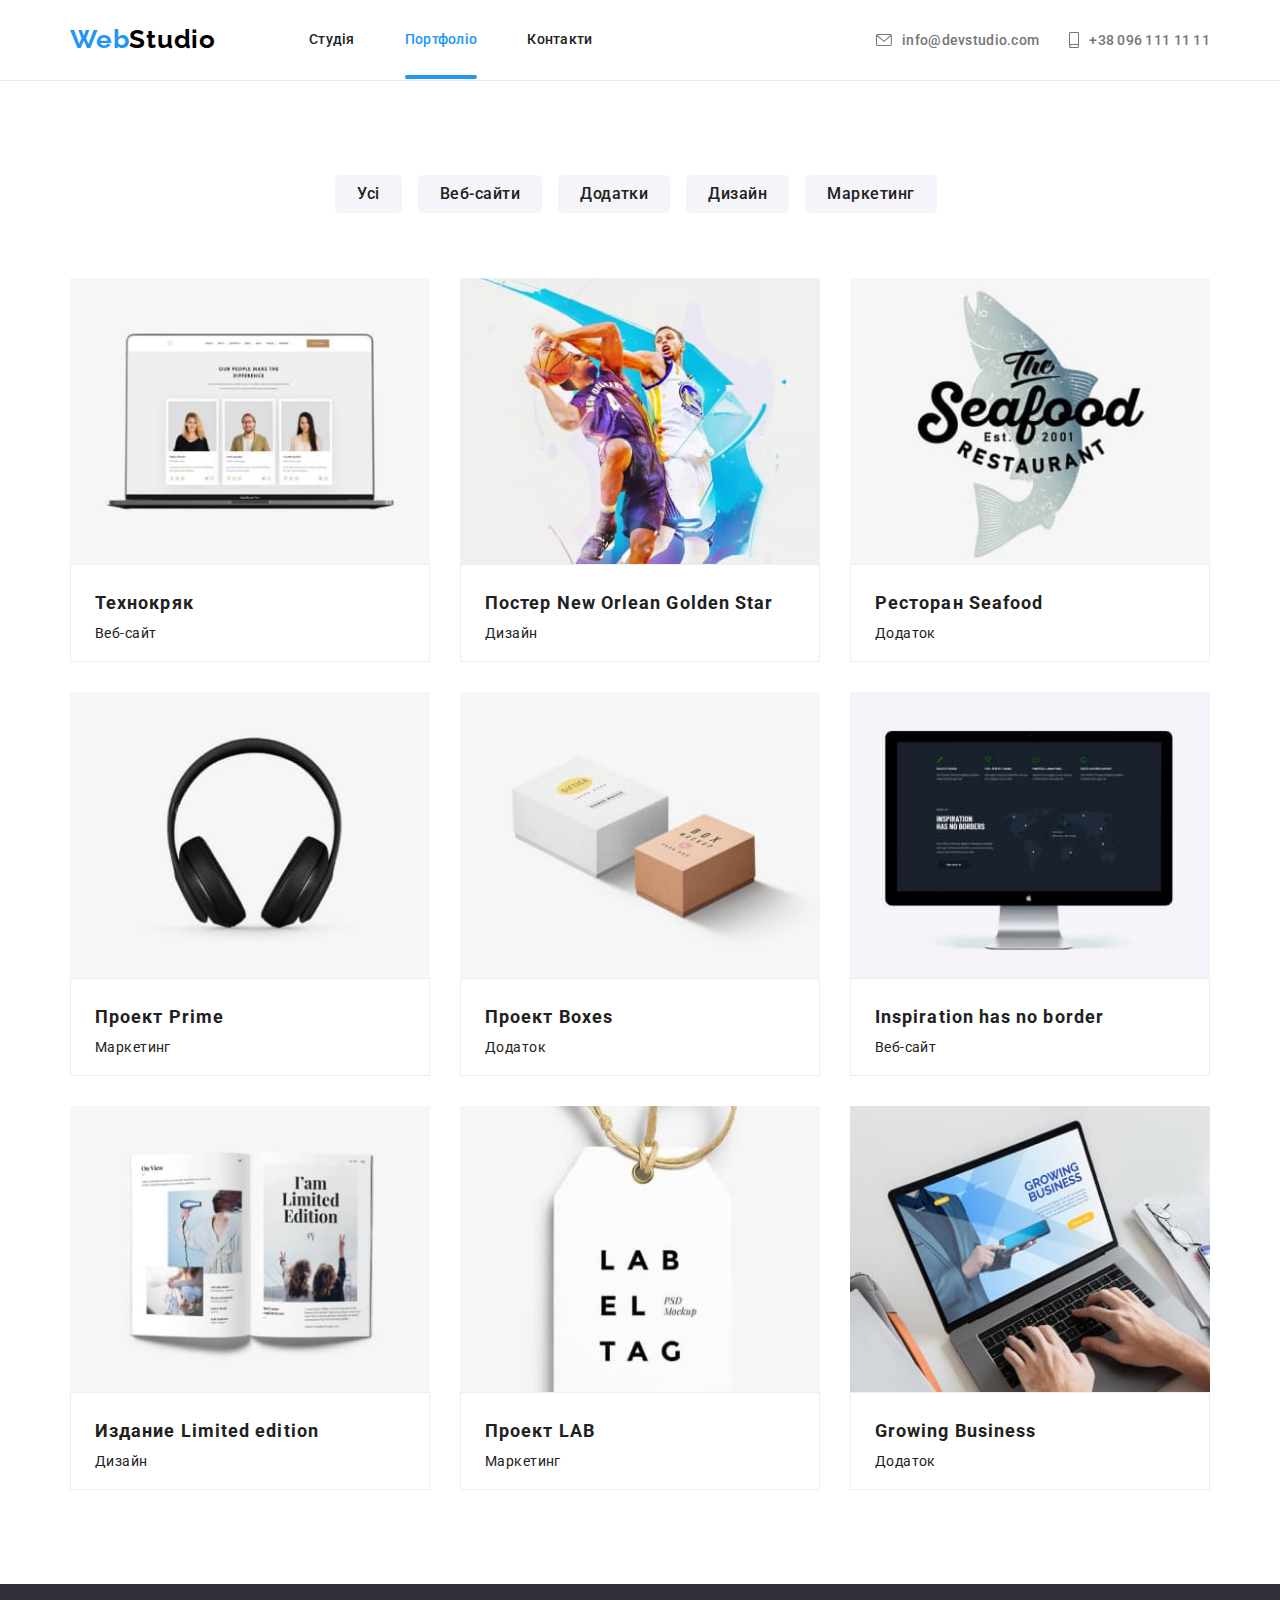
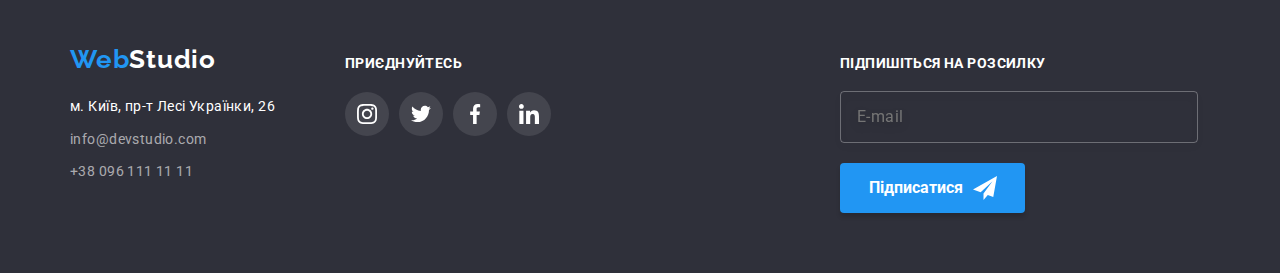
==== portfolio.html @ 3d64f5d3 "hw 8 adaptive" ====
<!DOCTYPE html>
<html lang="uk">
  <head>
    <meta charset="UTF-8" />
    <meta http-equiv="X-UA-Compatible" content="IE=edge" />
    <meta name="viewport" content="width=device-width, initial-scale=1.0" />
    <title>WebStudio</title>

    <link rel="preconnect" href="https://fonts.googleapis.com" />
    <link rel="preconnect" href="https://fonts.gstatic.com" crossorigin />
    <link
      href="https://fonts.googleapis.com/css2?family=Raleway:wght@700&family=Roboto:wght@400;500;700;900&display=swap"
      rel="stylesheet"
    />

    <link
      rel="stylesheet"
      href="https://cdnjs.cloudflare.com/ajax/libs/modern-normalize/1.1.0/modern-normalize.min.css"
    />
    <link rel="stylesheet" href="./css/main.min.css" />
  </head>
  <body>
    <!-- хедер -->

    <header class="header">
      <div class="container site-nav">
        <a href="./index.html" class="logo logo--nav">
          <span class="logo logo--accent">Web</span>Studio
        </a>

        <button
          class="burgerMenu"
          type="button"
          aria-expanded="false"
          aria-controls="menu-container"
          data-menu-button
        >
          <svg width="24px" height="16px" aria-label="Перемикач мобільного меню">
            <use class="burgerMenu__icon-menu" href="./images/symbol-defs.svg#icon-menu_24px"></use>
            <use
              class="burgerMenu__icon-cross"
              href="./images/symbol-defs.svg#icon-burg-close_24px"
            ></use>
          </svg>
        </button>

        <div class="menu-container" id="menu-container" data-menu>
          <nav class="nav">
            <ul class="nav-list">
              <li class="nav-list__item">
                <a href="./index.html" class="nav-list__link">Студія</a>
              </li>
              <li class="nav-list__item">
                <a href="./portfolio.html" class="nav-list__link nav-list__link--current"
                  >Портфоліо</a
                >
              </li>
              <li class="nav-list__item"><a href="" class="nav-list__link">Контакти</a></li>
            </ul>
          </nav>

          <ul class="contact-list">
            <li class="contact-list__item">
              <a
                href="mailto:info@devstudio.com"
                class="contact-list__link contact-list__link--mail"
              >
                <svg class="contact-list__icon" width="16px" height="12px">
                  <use href="./images/symbol-defs.svg#icon-envelope"></use>
                </svg>
                info@devstudio.com</a
              >
            </li>
            <li class="contact-list__item">
              <a href="tel:+380961111111" class="contact-list__link contact-list__link--tel">
                <svg class="contact-list__icon" width="10px" height="16px">
                  <use href="./images/symbol-defs.svg#icon-smartphone"></use>
                </svg>
                +38 096 111 11 11</a
              >
            </li>
          </ul>

          <ul class="header-list">
            <li class="header-list__item">
              <a href="#" class="header-list__link">Instagram</a>
            </li>
            <li class="header-list__item">
              <a href="#" class="header-list__link">Twitter</a>
            </li>
            <li class="header-list__item">
              <a href="#" class="header-list__link">Facebook</a>
            </li>
            <li class="header-list__item">
              <a href="#" class="header-list__link">LinkedIn</a>
            </li>
          </ul>
        </div>
      </div>
    </header>

    <main>
      <!-- герой -->

      <section class="section">
        <div class="container">
          <h1 class="visual-hiden">Портфоліо</h1>
          <ul class="buttons-list">
            <li class="buttons-list__item">
              <button type=" button" class="button buttons-list__button">Усі</button>
            </li>
            <li class="buttons-list__item">
              <button type=" button" class="button buttons-list__button">Веб-сайти</button>
            </li>
            <li class="buttons-list__item">
              <button type=" button" class="button buttons-list__button">Додатки</button>
            </li>
            <li class="buttons-list__item">
              <button type=" button" class="button buttons-list__button">Дизайн</button>
            </li>
            <li class="buttons-list__item">
              <button type=" button" class="button buttons-list__button">Маркетинг</button>
            </li>
          </ul>

          <ul class="galery">
            <li class="galery__item">
              <a class="galery__thumb" href="">
                <div class="galery__image">
                  <picture>
                    <source
                      srcset="
                        ./images/portfGalery/mobile/tehno@1x.jpg 1x,
                        ./images/portfGalery/mobile/tehno@2x.jpg 2x
                      "
                      media="(max-width: 767px)"
                    />
                    <source
                      srcset="
                        ./images/portfGalery/tablet/tehno@1x.jpg 1x,
                        ./images/portfGalery/tablet/tehno@2x.jpg 2x
                      "
                      media="(min-width: 768px) and (max-width: 1199px)"
                    />
                    <source
                      srcset="
                        ./images/portfGalery/desctop/tehno@1x.jpg 1x,
                        ./images/portfGalery/desctop/tehno@2x.jpg 2x
                      "
                      media="(min-width: 1200px)"
                    />
                    <img src="./images/portfGalery/desctop/tehno@1x.jpg" alt="Ноутбук" />
                  </picture>

                  <div class="galery__overlay">
                    <p class="galery__overlay-desc">
                      Ресурс пропонує комплексні пропозиції з різним рівнем функціоналу та сервісів.
                      Все це дозволить відвідувачу отримати вичерпні відомості про компанію чи
                      приватну особу.
                    </p>
                  </div>
                </div>
                <div class="galery__meta">
                  <h2 class="galery__title">Технокряк</h2>
                  <p class="galety_type">Веб-сайт</p>
                </div>
              </a>
            </li>
            <li class="galery__item">
              <a href="" class="galery__thumb">
                <div class="galery__image">
                  <picture>
                    <source
                      srcset="
                        ./images/portfGalery/mobile/basketball@1x.jpg 1x,
                        ./images/portfGalery/mobile/basketball@2x.jpg 2x
                      "
                      media="(max-width: 767px)"
                    />
                    <source
                      srcset="
                        ./images/portfGalery/tablet/basketball@1x.jpg 1x,
                        ./images/portfGalery/tablet/basketball@2x.jpg 2x
                      "
                      media="(min-width: 768px) and (max-width: 1199px)"
                    />
                    <source
                      srcset="
                        ./images/portfGalery/desctop/basketball@1x.jpg 1x,
                        ./images/portfGalery/desctop/basketball@2x.jpg 2x
                      "
                      media="(min-width: 1200px)"
                    />
                    <img
                      src="./images/portfGalery/desctop/basketball@1x.jpg"
                      alt="Баскетбольний матч New Orlean vs Golden Star"
                    />
                  </picture>
                  <div class="galery__overlay">
                    <p class="galery__overlay-desc">
                      Ресурс пропонує комплексні пропозиції з різним рівнем функціоналу та сервісів.
                      Все це дозволить відвідувачу отримати вичерпні відомості про компанію чи
                      приватну особу.
                    </p>
                  </div>
                </div>

                <div class="galery__meta">
                  <h2 class="galery__title">Постер New Orlean Golden Star</h2>
                  <p class="galety_type">Дизайн</p>
                </div>
              </a>
            </li>
            <li class="galery__item">
              <a href="" class="galery__thumb">
                <div class="galery__image">
                  <picture>
                    <source
                      srcset="
                        ./images/portfGalery/mobile/seafood@1x.jpg 1x,
                        ./images/portfGalery/mobile/seafood@2x.jpg 2x
                      "
                      media="(max-width: 767px)"
                    />
                    <source
                      srcset="
                        ./images/portfGalery/tablet/seafood@1x.jpg 1x,
                        ./images/portfGalery/tablet/seafood@2x.jpg 2x
                      "
                      media="(min-width: 768px) and (max-width: 1199px)"
                    />
                    <source
                      srcset="
                        ./images/portfGalery/desctop/seafood@1x.jpg 1x,
                        ./images/portfGalery/desctop/seafood@2x.jpg 2x
                      "
                      media="(min-width: 1200px)"
                    />
                    <img
                      src="./images/portfGalery/desctop/seafood@1x.jpg"
                      alt="Постер ресторана Seafood"
                    />
                  </picture>

                  <div class="galery__overlay">
                    <p class="galery__overlay-desc">
                      Ресурс пропонує комплексні пропозиції з різним рівнем функціоналу та сервісів.
                      Все це дозволить відвідувачу отримати вичерпні відомості про компанію чи
                      приватну особу.
                    </p>
                  </div>
                </div>

                <div class="galery__meta">
                  <h2 class="galery__title">Ресторан Seafood</h2>
                  <p class="galety_type">Додаток</p>
                </div>
              </a>
            </li>
            <li class="galery__item">
              <a href="" class="galery__thumb">
                <div class="galery__image">
                  <picture>
                    <source
                      srcset="
                        ./images/portfGalery/mobile/headset@1x.jpg 1x,
                        ./images/portfGalery/mobile/headset@2x.jpg 2x
                      "
                      media="(max-width: 767px)"
                    />
                    <source
                      srcset="
                        ./images/portfGalery/tablet/headset@1x.jpg 1x,
                        ./images/portfGalery/tablet/headset@2x.jpg 2x
                      "
                      media="(min-width: 768px) and (max-width: 1199px)"
                    />
                    <source
                      srcset="
                        ./images/portfGalery/desctop/headset@1x.jpg 1x,
                        ./images/portfGalery/desctop/headset@2x.jpg 2x
                      "
                      media="(min-width: 1200px)"
                    />
                    <img src="./images/portfGalery/desctop/headset@1x.jpg" alt="Навушники" />
                  </picture>

                  <div class="galery__overlay">
                    <p class="galery__overlay-desc">
                      Ресурс пропонує комплексні пропозиції з різним рівнем функціоналу та сервісів.
                      Все це дозволить відвідувачу отримати вичерпні відомості про компанію чи
                      приватну особу.
                    </p>
                  </div>
                </div>

                <div class="galery__meta">
                  <h2 class="galery__title">Проект Prime</h2>
                  <p class="galety_type">Маркетинг</p>
                </div>
              </a>
            </li>
            <li class="galery__item">
              <a href="" class="galery__thumb">
                <div class="galery__image">
                  <picture>
                    <source
                      srcset="
                        ./images/portfGalery/mobile/boxes@1x.jpg 1x,
                        ./images/portfGalery/mobile/boxes@2x.jpg 2x
                      "
                      media="(max-width: 767px)"
                    />
                    <source
                      srcset="
                        ./images/portfGalery/tablet/boxes@1x.jpg 1x,
                        ./images/portfGalery/tablet/boxes@2x.jpg 2x
                      "
                      media="(min-width: 768px) and (max-width: 1199px)"
                    />
                    <source
                      srcset="
                        ./images/portfGalery/desctop/boxes@1x.jpg 1x,
                        ./images/portfGalery/desctop/boxes@2x.jpg 2x
                      "
                      media="(min-width: 1200px)"
                    />
                    <img src="./images/portfGalery/desctop/boxes@1x.jpg" alt="Дві коробки" />
                  </picture>

                  <div class="galery__overlay">
                    <p class="galery__overlay-desc">
                      Ресурс пропонує комплексні пропозиції з різним рівнем функціоналу та сервісів.
                      Все це дозволить відвідувачу отримати вичерпні відомості про компанію чи
                      приватну особу.
                    </p>
                  </div>
                </div>

                <div class="galery__meta">
                  <h2 class="galery__title">Проект Boxes</h2>
                  <p class="galety_type">Додаток</p>
                </div>
              </a>
            </li>
            <li class="galery__item">
              <a href="" class="galery__thumb">
                <div class="galery__image">
                  <picture>
                    <source
                      srcset="
                        ./images/portfGalery/mobile/monitor@1x.jpg 1x,
                        ./images/portfGalery/mobile/monitor@2x.jpg 2x
                      "
                      media="(max-width: 767px)"
                    />
                    <source
                      srcset="
                        ./images/portfGalery/tablet/monitor@1x.jpg 1x,
                        ./images/portfGalery/tablet/monitor@2x.jpg 2x
                      "
                      media="(min-width: 768px) and (max-width: 1199px)"
                    />
                    <source
                      srcset="
                        ./images/portfGalery/desctop/monitor@1x.jpg 1x,
                        ./images/portfGalery/desctop/monitor@2x.jpg 2x
                      "
                      media="(min-width: 1200px)"
                    />

                    <img src="./images/portfGalery/desctop/monitor@1x.jpg" alt="Екран монитора" />
                  </picture>

                  <div class="galery__overlay">
                    <p class="galery__overlay-desc">
                      Ресурс пропонує комплексні пропозиції з різним рівнем функціоналу та сервісів.
                      Все це дозволить відвідувачу отримати вичерпні відомості про компанію чи
                      приватну особу.
                    </p>
                  </div>
                </div>

                <div class="galery__meta">
                  <h2 class="galery__title">Inspiration has no border</h2>
                  <p class="galety_type">Веб-сайт</p>
                </div>
              </a>
            </li>
            <li class="galery__item">
              <a href="" class="galery__thumb">
                <div class="galery__image">
                  <picture>
                    <source
                      srcset="
                        ./images/portfGalery/mobile/wallpapper@1x.jpg 1x,
                        ./images/portfGalery/mobile/wallpapper@2x.jpg 2x
                      "
                      media="(max-width: 767px)"
                    />
                    <source
                      srcset="
                        ./images/portfGalery/tablet/wallpapper@1x.jpg 1x,
                        ./images/portfGalery/tablet/wallpapper@2x.jpg 2x
                      "
                      media="(min-width: 768px) and (max-width: 1199px)"
                    />
                    <source
                      srcset="
                        ./images/portfGalery/desctop/wallpapper@1x.jpg 1x,
                        ./images/portfGalery/desctop/wallpapper@2x.jpg 2x
                      "
                      media="(min-width: 1200px)"
                    />

                    <img
                      src="./images/portfGalery/desctop/wallpapper@1x.jpg"
                      alt="Відкритий журнал"
                    />
                  </picture>

                  <div class="galery__overlay">
                    <p class="galery__overlay-desc">
                      Ресурс пропонує комплексні пропозиції з різним рівнем функціоналу та сервісів.
                      Все це дозволить відвідувачу отримати вичерпні відомості про компанію чи
                      приватну особу.
                    </p>
                  </div>
                </div>

                <div class="galery__meta">
                  <h2 class="galery__title">Издание Limited edition</h2>
                  <p class="galety_type">Дизайн</p>
                </div>
              </a>
            </li>
            <li class="galery__item">
              <a href="" class="galery__thumb">
                <div class="galery__image">
                  <picture>
                    <source
                      srcset="
                        ./images/portfGalery/mobile/lab@1x.jpg 1x,
                        ./images/portfGalery/mobile/lab@2x.jpg 2x
                      "
                      media="(max-width: 767px)"
                    />
                    <source
                      srcset="
                        ./images/portfGalery/tablet/lab@1x.jpg 1x,
                        ./images/portfGalery/tablet/lab@2x.jpg 2x
                      "
                      media="(min-width: 768px) and (max-width: 1199px)"
                    />
                    <source
                      srcset="
                        ./images/portfGalery/desctop/lab@1x.jpg 1x,
                        ./images/portfGalery/desctop/lab@2x.jpg 2x
                      "
                      media="(min-width: 1200px)"
                    />

                    <img src="./images/portfGalery/desctop/lab@1x.jpg" alt="Лейбл проекта LAB" />
                  </picture>

                  <div class="galery__overlay">
                    <p class="galery__overlay-desc">
                      Ресурс пропонує комплексні пропозиції з різним рівнем функціоналу та сервісів.
                      Все це дозволить відвідувачу отримати вичерпні відомості про компанію чи
                      приватну особу.
                    </p>
                  </div>
                </div>

                <div class="galery__meta">
                  <h2 class="galery__title">Проект LAB</h2>
                  <p class="galety_type">Маркетинг</p>
                </div>
              </a>
            </li>
            <li class="galery__item">
              <a href="" class="galery__thumb">
                <div class="galery__image">
                  <picture>
                    <source
                      srcset="
                        ./images/portfGalery/mobile/notebook@1x.jpg 1x,
                        ./images/portfGalery/mobile/notebook@2x.jpg 2x
                      "
                      media="(max-width: 767px)"
                    />
                    <source
                      srcset="
                        ./images/portfGalery/tablet/notebook@1x.jpg 1x,
                        ./images/portfGalery/tablet/notebook@2x.jpg 2x
                      "
                      media="(min-width: 768px) and (max-width: 1199px)"
                    />
                    <source
                      srcset="
                        ./images/portfGalery/desctop/notebook@1x.jpg 1x,
                        ./images/portfGalery/desctop/notebook@2x.jpg 2x
                      "
                      media="(min-width: 1200px)"
                    />

                    <img
                      src="./images/portfGalery/desctop/notebook@1x.jpg"
                      alt="Людина працює за ноутбуком"
                    />
                  </picture>

                  <div class="galery__overlay">
                    <p class="galery__overlay-desc">
                      Ресурс пропонує комплексні пропозиції з різним рівнем функціоналу та сервісів.
                      Все це дозволить відвідувачу отримати вичерпні відомості про компанію чи
                      приватну особу.
                    </p>
                  </div>
                </div>

                <div class="galery__meta">
                  <h2 class="galery__title">Growing Business</h2>
                  <p class="galety_type">Додаток</p>
                </div>
              </a>
            </li>
          </ul>
        </div>
      </section>
    </main>

    <!-- футер -->

    <footer class="footer">
      <div class="container container--footer">
        <div class="address">
          <a href="./index.html" class="logo logo--footer">
            <span class="logo logo--accent">Web</span>Studio
          </a>
          <address>
            <ul class="footer__list">
              <li class="footer__item">
                <a
                  href="https://goo.gl/maps/CPtrU1FHBa2aNyZL9"
                  target="_blank"
                  rel="noopener noreferrer nofollow"
                  class="footer__address"
                >
                  м. Київ, пр-т Лесі Українки, 26
                </a>
              </li>
              <li class="footer__item">
                <a href="mailto:info@devstudio.com" class="footer__link">info@devstudio.com</a>
              </li>
              <li class="footer__item">
                <a href="tel:+380961111111" class="footer__link">+38 096 111 11 11</a>
              </li>
            </ul>
          </address>
        </div>

        <div>
          <p class="social-title">Приєднуйтесь</p>
          <ul class="social">
            <li class="social__item">
              <a class="social__link" href="">
                <svg class="social__icon" width="20px" height="20px">
                  <use href="./images/symbol-defs.svg#icon-instagram"></use>
                </svg>
              </a>
            </li>
            <li class="social__item">
              <a class="social__link" href="">
                <svg class="social__icon" width="20px" height="20px">
                  <use href="./images/symbol-defs.svg#icon-twitter"></use>
                </svg>
              </a>
            </li>
            <li class="social__item">
              <a class="social__link" href="">
                <svg class="social__icon" width="20px" height="20px">
                  <use href="./images/symbol-defs.svg#icon-facebook"></use>
                </svg>
              </a>
            </li>
            <li class="social__item">
              <a class="social__link" href="">
                <svg class="social__icon" width="20px" height="20px">
                  <use href="./images/symbol-defs.svg#icon-linkedin"></use>
                </svg>
              </a>
            </li>
          </ul>
        </div>

        <div class="subscribtion">
          <p class="subscribtion__title">Підпишіться на розсилку</p>

          <form class="subscribtion__form">
            <label for="mail"></label>
            <input
              class="subscribtion__input"
              type="email"
              name="mail"
              id="mail"
              placeholder="E-mail"
              required
            />

            <button class="subscribtion__button" type="submit">
              Підписатися
              <svg class="subscribtion__icon" width="24px" height="24px">
                <use href="./images/symbol-defs.svg#icon-icon-send"></use>
              </svg>
            </button>
          </form>
        </div>
      </div>
    </footer>

    <script src="./js/mobile-menu.js"></script>
  </body>
</html>
---- css/main.min.css ----
body{color:var(--main-text-color);font-family:"Roboto",sans-serif;font-size:14px;letter-spacing:.03em;background-color:var(--background-color)}ul{list-style-type:none;margin:0;padding:0}h1,h2,h3,h4,h5,h6,p{margin-top:0;margin-bottom:0}button{display:block;margin:0;cursor:pointer;border:none;border-radius:4px}img{display:block;max-width:100%;height:auto}address{font-style:normal}.visual-hiden{position:absolute;width:1px;height:1px;margin:-1px;border:0;padding:0;white-space:nowrap;-webkit-clip-path:inset(100%);clip-path:inset(100%);clip:rect(0 0 0 0);overflow:hidden}.section__title{color:var(--main-black-color);font-weight:700;font-size:28px;line-height:1.17;text-align:center;letter-spacing:.03em;margin:0 auto 30px}@media screen and (min-width: 1200px){.section__title{margin:0 auto 50px;font-size:36px;line-height:1.16}}.container{padding-left:15px;padding-right:15px;margin-left:auto;margin-right:auto}@media screen and (min-width: 480px){.container{width:480px}}@media screen and (min-width: 768px){.container{width:768px}}@media screen and (min-width: 1200px){.container{width:1170px}}.section{padding-top:60px;padding-bottom:60px}.section--no-padding{padding-top:0}@media screen and (min-width: 1200px){.section{padding-top:94px;padding-bottom:94px}}.logo{font-family:"Raleway",sans-serif;font-weight:700;font-size:26px;line-height:1.16;letter-spacing:.03em;text-decoration:none}@media screen and (min-width: 1200px){.logo{font-size:26px;line-height:1.19}}.logo--nav{color:#000;margin-right:93px;padding-top:24px;padding-bottom:25px}@media screen and (min-width: 768px){.logo--nav{margin-right:80px}}@media screen and (min-width: 1200px){.logo--nav{margin-right:93px}}.logo--accent{color:#2196f3}.logo--footer{color:#fff;display:block;padding:0;margin-bottom:20px}.social{display:-webkit-box;display:-ms-flexbox;display:flex;-webkit-box-align:center;-ms-flex-align:center;align-items:center;-webkit-box-pack:center;-ms-flex-pack:center;justify-content:center}.social__link{display:-webkit-box;display:-ms-flexbox;display:flex;width:44px;height:44px;border-radius:50%;-webkit-box-align:center;-ms-flex-align:center;align-items:center;-webkit-box-pack:center;-ms-flex-pack:center;justify-content:center;background-color:rgba(255,255,255,.1);-webkit-transition:background-color 250ms cubic-bezier(0.4, 0, 0.2, 1);transition:background-color 250ms cubic-bezier(0.4, 0, 0.2, 1)}.social__link:hover,.social__link:focus{background-color:#2196f3;color:#fff}.social__item:not(:last-child){margin-right:10px}.social__icon{fill:#fff}.header{border-bottom:1px solid #ececec;min-height:60px;position:relative;-webkit-transition:opacity 300ms cubic-bezier(0.4, 0, 0.2, 1),-webkit-transform 300ms cubic-bezier(0.4, 0, 0.2, 1);transition:opacity 300ms cubic-bezier(0.4, 0, 0.2, 1),-webkit-transform 300ms cubic-bezier(0.4, 0, 0.2, 1);transition:transform 300ms cubic-bezier(0.4, 0, 0.2, 1),opacity 300ms cubic-bezier(0.4, 0, 0.2, 1);transition:transform 300ms cubic-bezier(0.4, 0, 0.2, 1),opacity 300ms cubic-bezier(0.4, 0, 0.2, 1),-webkit-transform 300ms cubic-bezier(0.4, 0, 0.2, 1)}.site-nav{display:-webkit-box;display:-ms-flexbox;display:flex;-webkit-box-align:center;-ms-flex-align:center;align-items:center}.nav{display:-webkit-box;display:-ms-flexbox;display:flex;-webkit-box-align:center;-ms-flex-align:center;align-items:center}@media(max-width: 767px){.nav{display:-webkit-box;display:-ms-flexbox;display:flex;-webkit-box-pack:justify;-ms-flex-pack:justify;justify-content:space-between;-webkit-box-align:center;-ms-flex-align:center;align-items:center}}.nav-list{display:-webkit-box;display:-ms-flexbox;display:flex}@media screen and (min-width: 768px){.nav-list__item:not(:first-child){margin-left:50px}}@media screen and (max-width: 767px){.nav-list{-webkit-box-orient:vertical;-webkit-box-direction:normal;-ms-flex-direction:column;flex-direction:column}.nav-list__item:not(:last-child){margin-bottom:32px}}.nav-list__link{color:#212121;font-weight:500;font-size:14px;line-height:1.14;letter-spacing:.02em;text-decoration:none;-webkit-transition:color 250ms cubic-bezier(0.4, 0, 0.2, 1);transition:color 250ms cubic-bezier(0.4, 0, 0.2, 1)}.nav-list__link:hover,.nav-list__link:focus{color:#2196f3}@media screen and (max-width: 767px){.nav-list__link{font-weight:500;font-size:40px;line-height:1.17;text-align:center;letter-spacing:.02em}}@media screen and (min-width: 768px){.nav-list__link{position:relative;padding-top:32px;padding-bottom:32px}}.nav-list__link--current{color:#2196f3}@media screen and (min-width: 768px){.nav-list__link--current::after{content:"";position:absolute;left:0;bottom:0;display:block;width:100%;height:4px;border-radius:2px;background-color:#2196f3}}@media(max-width: 767px){.contact-list{display:-webkit-box;display:-ms-flexbox;display:flex;-webkit-box-orient:vertical;-webkit-box-direction:reverse;-ms-flex-direction:column-reverse;flex-direction:column-reverse;margin-top:auto}}@media(min-width: 1200px){.contact-list{display:-webkit-box;display:-ms-flexbox;display:flex;-webkit-box-align:center;-ms-flex-align:center;align-items:center;-webkit-box-pack:center;-ms-flex-pack:center;justify-content:center}}.contact-list__item{display:block}@media(max-width: 767px){.contact-list__item:not(:first-child){margin-bottom:32px}}@media(min-width: 768px)and (max-width: 1199px){.contact-list__item:not(:last-child){margin-bottom:10px}}@media(min-width: 1200px){.contact-list__item:not(:last-child){margin-right:30px}}.contact-list__link{display:-webkit-box;display:-ms-flexbox;display:flex;-webkit-box-align:center;-ms-flex-align:center;align-items:center;color:#757575;font-weight:500;letter-spacing:.02em;text-decoration:none;-webkit-transition:color 250ms cubic-bezier(0.4, 0, 0.2, 1);transition:color 250ms cubic-bezier(0.4, 0, 0.2, 1)}.contact-list__link:hover,.contact-list__link:focus{color:#2196f3}@media(min-width: 768px)and (max-width: 1199px){.contact-list__link{font-size:12px;line-height:1.17}}@media(max-width: 767px){.contact-list__link--mail{font-size:24px;line-height:1.17}}@media(max-width: 416px){.contact-list__link--mail{font-size:18px;line-height:1.17}}@media(max-width: 416px){.contact-list__link--tel{font-size:22px;line-height:1.17}}@media(min-width: 417px)and (max-width: 767px){.contact-list__link--tel{font-size:34px;line-height:1.18}}.contact-list__icon{fill:currentColor;margin-right:10px}@media screen and (max-width: 767px){.contact-list__icon{display:none}}.burgerMenu{position:absolute;top:65%;right:15px;-webkit-transform:translateY(-50%);transform:translateY(-50%);display:-webkit-box;display:-ms-flexbox;display:flex;border:none;padding:0;margin:0;width:40px;height:40px;z-index:44;fill:#212121;background-color:rgba(0,0,0,0);cursor:pointer;-webkit-transition:fill 250ms cubic-bezier(0.4, 0, 0.2, 1);transition:fill 250ms cubic-bezier(0.4, 0, 0.2, 1)}.burgerMenu:hover,.burgerMenu:focus{fill:#2196f3}@media(min-width: 768px){.burgerMenu{display:none}}.burgerMenu__icon-cross{opacity:0;-webkit-transition:opacity 250ms cubic-bezier(0.4, 0, 0.2, 1);transition:opacity 250ms cubic-bezier(0.4, 0, 0.2, 1)}.burgerMenu__icon-menu{opacity:1;-webkit-transition:opacity 250ms cubic-bezier(0.4, 0, 0.2, 1);transition:opacity 250ms cubic-bezier(0.4, 0, 0.2, 1)}.burgerMenu.is-open .burgerMenu__icon-cross{opacity:1}.burgerMenu.is-open .burgerMenu__icon-menu{opacity:0}.menu-container{background-color:#fff}@media(max-width: 767px){.menu-container{opacity:0;position:fixed;top:0;left:0;width:100%;height:100%;z-index:15;padding:48px 5px 48px 40px;-webkit-transform:translateY(-100%);transform:translateY(-100%);-webkit-transition:opacity 300ms cubic-bezier(0.4, 0, 0.2, 1),-webkit-transform 300ms cubic-bezier(0.4, 0, 0.2, 1);transition:opacity 300ms cubic-bezier(0.4, 0, 0.2, 1),-webkit-transform 300ms cubic-bezier(0.4, 0, 0.2, 1);transition:transform 300ms cubic-bezier(0.4, 0, 0.2, 1),opacity 300ms cubic-bezier(0.4, 0, 0.2, 1);transition:transform 300ms cubic-bezier(0.4, 0, 0.2, 1),opacity 300ms cubic-bezier(0.4, 0, 0.2, 1),-webkit-transform 300ms cubic-bezier(0.4, 0, 0.2, 1)}.menu-container.is-open{display:-webkit-box;display:-ms-flexbox;display:flex;-webkit-box-orient:vertical;-webkit-box-direction:normal;-ms-flex-direction:column;flex-direction:column;-webkit-box-pack:justify;-ms-flex-pack:justify;justify-content:space-between;-webkit-box-flex:1;-ms-flex-positive:1;flex-grow:1;-webkit-transform:translateY(0);transform:translateY(0);opacity:1}}@media(min-width: 768px){.menu-container{display:-webkit-box;display:-ms-flexbox;display:flex;-webkit-box-pack:justify;-ms-flex-pack:justify;justify-content:space-between;-webkit-box-align:center;-ms-flex-align:center;align-items:center;-webkit-box-flex:1;-ms-flex-positive:1;flex-grow:1}}.header-list{display:-webkit-box;display:-ms-flexbox;display:flex;-ms-flex-wrap:wrap;flex-wrap:wrap;margin-top:64px}@media(min-width: 768px){.header-list{display:none}}.header-list__item{display:block;padding:0 10px}.header-list__item:first-child{padding-left:0}.header-list__item:last-child{padding-right:0px}.header-list__item:not(:last-child){border-right:1px solid rgba(33,33,33,.2)}@media(max-width: 400px){.header-list__item:nth-child(2n){border:0}}@media(max-width: 400px){.header-list__item:nth-child(-n+2){margin-bottom:10px}}@media(max-width: 400px){.header-list__item{width:calc((100% - 20px)/2)}}.header-list__link{color:#2196f3;font-weight:500;font-size:18px;line-height:1.22;text-decoration:none;letter-spacing:.02em}.hero{width:100%;max-width:1600px;padding:118px 0;background-color:#2f303a;background-image:-webkit-gradient(linear, left top, left bottom, from(rgba(47, 48, 58, 0.4)), to(rgba(47, 48, 58, 0.4))),url(../images/background/background-480@1x.jpg);background-image:linear-gradient(rgba(47, 48, 58, 0.4), rgba(47, 48, 58, 0.4)),url(../images/background/background-480@1x.jpg);background-position:center;background-size:cover;background-repeat:no-repeat}@media(-webkit-min-device-pixel-ratio: 2),(min-resolution: 2dppx),(min-resolution: 192pdi),(min-device-pixel-ratio: 2){.hero{background-image:-webkit-gradient(linear, left top, left bottom, from(rgba(47, 48, 58, 0.4)), to(rgba(47, 48, 58, 0.4))),url(../images/background/background-480@2x.jpg);background-image:linear-gradient(rgba(47, 48, 58, 0.4), rgba(47, 48, 58, 0.4)),url(../images/background/background-480@2x.jpg)}}@media(min-width: 768px){.hero{background-image:-webkit-gradient(linear, left top, left bottom, from(rgba(47, 48, 58, 0.4)), to(rgba(47, 48, 58, 0.4))),url(../images/background/background-768@1x.jpg);background-image:linear-gradient(rgba(47, 48, 58, 0.4), rgba(47, 48, 58, 0.4)),url(../images/background/background-768@1x.jpg)}}@media(min-width: 768px)and (-webkit-min-device-pixel-ratio: 2),(min-width: 768px)and (min-resolution: 2dppx),(min-width: 768px)and (min-resolution: 192dpi),(min-width: 768px)and (min-device-pixel-ratio: 2){.hero{background-image:-webkit-gradient(linear, left top, left bottom, from(rgba(47, 48, 58, 0.4)), to(rgba(47, 48, 58, 0.4))) url(../images/background/background-768@2x.jpg);background-image:linear-gradient(rgba(47, 48, 58, 0.4), rgba(47, 48, 58, 0.4)) url(../images/background/background-768@2x.jpg)}}@media(min-width: 1200px){.hero{padding-top:200px;padding-bottom:200px;background-image:-webkit-gradient(linear, left top, left bottom, from(rgba(47, 48, 58, 0.4)), to(rgba(47, 48, 58, 0.4))),url(../images/background/background-1200@1x.jpg);background-image:linear-gradient(rgba(47, 48, 58, 0.4), rgba(47, 48, 58, 0.4)),url(../images/background/background-1200@1x.jpg)}}@media(min-width: 1200px)and (-webkit-min-device-pixel-ratio: 2),(min-width: 1200px)and (min-resolution: 2dppx),(min-width: 1200px)and (min-resolution: 192dpi),(min-width: 1200px)and (min-device-pixel-ratio: 2){.hero{background-image:-webkit-gradient(linear, left top, left bottom, from(rgba(47, 48, 58, 0.4)), to(rgba(47, 48, 58, 0.4))),url(../images/background/background-1200@2x.jpg);background-image:linear-gradient(rgba(47, 48, 58, 0.4), rgba(47, 48, 58, 0.4)),url(../images/background/background-1200@2x.jpg)}}.hero__title{margin:0 auto 30px;color:#fff;font-weight:900;font-size:26px;line-height:1.62;text-align:center;letter-spacing:.06em;text-transform:uppercase}@media screen and (min-width: 1200px){.hero__title{font-size:44px;line-height:1.36;text-align:center;letter-spacing:.06em;text-transform:uppercase;width:696px}}.hero__button{display:-webkit-box;display:-ms-flexbox;display:flex;-webkit-box-align:center;-ms-flex-align:center;align-items:center;text-align:center;margin:0 auto;min-width:200px;padding:10px 32px;color:#fff;background-color:#2196f3;font-family:inherit;font-weight:700;font-size:16px;line-height:1.9;letter-spacing:.06em;border-style:none;border-radius:4px;cursor:pointer;-webkit-transition:background-color 250ms cubic-bezier(0.4, 0, 0.2, 1);transition:background-color 250ms cubic-bezier(0.4, 0, 0.2, 1)}.hero__button:hover,.hero__button:focus{background-color:#1f84d7}.backdrop{position:fixed;top:0;left:0;width:100%;height:100%;z-index:111;background-color:rgba(0,0,0,.2);opacity:1;overflow-y:scroll}.backdrop.is-hidden{visibility:hidden;opacity:0;pointer-events:none}.backdrop.is-hidden .modal{-webkit-transform:translate(-50%, -50%) scale(1.1);transform:translate(-50%, -50%) scale(1.1);opacity:0}.modal{position:absolute;top:50%;left:50%;min-width:450px;background-color:#fff;opacity:1;-webkit-transform:translate(-50%, -50%) scale(1);transform:translate(-50%, -50%) scale(1);-webkit-transition:opacity 250ms cubic-bezier(0.4, 0, 0.2, 1),-webkit-transform 250ms cubic-bezier(0.4, 0, 0.2, 1);transition:opacity 250ms cubic-bezier(0.4, 0, 0.2, 1),-webkit-transform 250ms cubic-bezier(0.4, 0, 0.2, 1);transition:transform 250ms cubic-bezier(0.4, 0, 0.2, 1),opacity 250ms cubic-bezier(0.4, 0, 0.2, 1);transition:transform 250ms cubic-bezier(0.4, 0, 0.2, 1),opacity 250ms cubic-bezier(0.4, 0, 0.2, 1),-webkit-transform 250ms cubic-bezier(0.4, 0, 0.2, 1);border-radius:4px;-webkit-box-shadow:0px 2px 1px 0px rgba(0,0,0,.2),0px 1px 1px 0px rgba(0,0,0,.14),0px 1px 3px 0px rgba(0,0,0,.12);box-shadow:0px 2px 1px 0px rgba(0,0,0,.2),0px 1px 1px 0px rgba(0,0,0,.14),0px 1px 3px 0px rgba(0,0,0,.12)}@media screen and (min-width: 1200px){.modal{min-width:528px;min-height:581px}}.modal__close-button{fill:#212121;position:absolute;top:8px;right:8px;display:-webkit-box;display:-ms-flexbox;display:flex;-webkit-box-pack:center;-ms-flex-pack:center;justify-content:center;-webkit-box-align:center;-ms-flex-align:center;align-items:center;width:30px;height:30px;border-radius:50%;fill:#212121;background-color:#fff;border:1px solid rgba(0,0,0,.1);-webkit-transition:fill 250ms cubic-bezier(0.4, 0, 0.2, 1);transition:fill 250ms cubic-bezier(0.4, 0, 0.2, 1)}.modal__close-button:hover,.modal__close-button:focus{fill:#2196f3}.form{padding:40px}.form-field__label{margin-bottom:4px;color:#757575;font-size:12px;line-height:1.16;letter-spacing:.01em}.form-field{display:-webkit-box;display:-ms-flexbox;display:flex;-webkit-box-orient:vertical;-webkit-box-direction:normal;-ms-flex-direction:column;flex-direction:column;position:relative;margin-bottom:10px}.form__title{margin-bottom:30px;color:#212121;font-weight:700;font-size:20px;line-height:1.15;text-align:center}.form-field__input{width:100%;height:40px;border:1px solid rgba(33,33,33,.2);border-radius:4px;padding-left:35px;outline:1px solid rgba(0,0,0,0);color:#212121;-webkit-transition:bordrer-color 250ms cubic-bezier(0.4, 0, 0.2, 1);transition:bordrer-color 250ms cubic-bezier(0.4, 0, 0.2, 1)}.form-field__input:focus{border-color:#2196f3}.form-field__icon{position:absolute;left:12px;bottom:11px;fill:#212121;-webkit-transition:fill 250ms cubic-bezier(0.4, 0, 0.2, 1);transition:fill 250ms cubic-bezier(0.4, 0, 0.2, 1)}.form-field__input:focus+.form-field__icon{fill:#2196f3}.form-textarea{display:-webkit-box;display:-ms-flexbox;display:flex;-webkit-box-orient:vertical;-webkit-box-direction:normal;-ms-flex-direction:column;flex-direction:column;margin-bottom:20px}.form-textarea__label{margin-bottom:4px;color:#757575;font-size:12px;line-height:1.16;letter-spacing:.01em}.form-textarea__field{resize:none;width:100%;height:120px;padding:12px 16px;border:1px solid rgba(33,33,33,.2);border-radius:4px;outline:1px solid rgba(0,0,0,0);-webkit-transition:border 250ms cubic-bezier(0.4, 0, 0.2, 1);transition:border 250ms cubic-bezier(0.4, 0, 0.2, 1)}.form-textarea__field:hover,.form-textarea__field:focus{border:1px solid #2196f3}.form-field:focus-within .form-field__input,.form-field:hover .form-field__input{border:1px solid #2196f3}.form-field:focus-within .form-field__icon,.form-field:hover .form-field__icon{fill:#2196f3}.checkbox{display:-webkit-box;display:-ms-flexbox;display:flex;-webkit-box-align:center;-ms-flex-align:center;align-items:center;margin-bottom:30px}@media screen and (min-width: 1200px){.checkbox{padding-right:11px;padding-left:12px}}.checkbox__input{position:absolute;width:1px;height:1px;margin:-1px;border:0;padding:0;white-space:nowrap;-webkit-clip-path:inset(100%);clip-path:inset(100%);clip:rect(0 0 0 0);overflow:hidden}.checkbox__info{font-size:12px;line-height:1.16;color:#757575}.checkbox__icon{width:16px;height:15px;margin-right:8px;border:2px solid #212121;border-radius:4px;-webkit-transition:background-color 250ms cubic-bezier(0.4, 0, 0.2, 1),background-image 250ms cubic-bezier(0.4, 0, 0.2, 1),border-color 250ms cubic-bezier(0.4, 0, 0.2, 1);transition:background-color 250ms cubic-bezier(0.4, 0, 0.2, 1),background-image 250ms cubic-bezier(0.4, 0, 0.2, 1),border-color 250ms cubic-bezier(0.4, 0, 0.2, 1)}.checkbox__input:checked+.checkbox__icon{background-color:#2196f3;background-image:url(../images/iconcheck1.svg);background-size:contain;background-position:center;background-origin:border-box;border-color:#2196f3}.checkbox__link{margin-left:4px;font-size:12px;line-height:1.16;color:#2196f3;text-decoration:underline;-webkit-text-decoration-skip-ink:none;text-decoration-skip-ink:none;-webkit-transition:color 250ms cubic-bezier(0.4, 0, 0.2, 1);transition:color 250ms cubic-bezier(0.4, 0, 0.2, 1)}.checkbox__link:hover,.checkbox__link:focus{color:#188ce8}@media screen and (min-width: 1200px){.checkbox__link{font-size:14px;line-height:24px}}.form__button{display:-webkit-box;display:-ms-flexbox;display:flex;margin:0 auto;padding:10px 52px;font-family:inherit;font-weight:700;font-size:16px;line-height:1.88;letter-spacing:.06em;color:#fff;background-color:#2196f3;-webkit-box-shadow:0px 4px 4px rgba(0,0,0,.15);box-shadow:0px 4px 4px rgba(0,0,0,.15);border-radius:4px;border:0px;cursor:pointer;-webkit-transition:background-color 250ms cubic-bezier(0.4, 0, 0.2, 1),-webkit-box-shadow 250ms cubic-bezier(0.4, 0, 0.2, 1);transition:background-color 250ms cubic-bezier(0.4, 0, 0.2, 1),-webkit-box-shadow 250ms cubic-bezier(0.4, 0, 0.2, 1);transition:background-color 250ms cubic-bezier(0.4, 0, 0.2, 1),box-shadow 250ms cubic-bezier(0.4, 0, 0.2, 1);transition:background-color 250ms cubic-bezier(0.4, 0, 0.2, 1),box-shadow 250ms cubic-bezier(0.4, 0, 0.2, 1),-webkit-box-shadow 250ms cubic-bezier(0.4, 0, 0.2, 1)}.form__button:hover,.form__button:focus{background-color:#188ce8;-webkit-box-shadow:0px 4px 4px rgba(0,0,0,.15);box-shadow:0px 4px 4px rgba(0,0,0,.15)}@media screen and (min-width: 768px){.benefits{display:-webkit-box;display:-ms-flexbox;display:flex;-ms-flex-wrap:wrap;flex-wrap:wrap;margin:-15px}}@media screen and (min-width: 1200px){.benefits{display:-webkit-box;display:-ms-flexbox;display:flex;-webkit-box-align:center;-ms-flex-align:center;align-items:center}}.benefits-list__item{width:100%;margin:0 auto}@media(max-width: 767px){.benefits-list__item:not(:last-child){margin-bottom:30px}}@media screen and (min-width: 768px){.benefits-list__item{width:calc((100% - 60px)/2);margin:15px}}@media screen and (min-width: 1200px){.benefits-list__item{width:calc((100% - 120px)/4)}}.benefits-card{display:-webkit-box;display:-ms-flexbox;display:flex;-webkit-box-pack:center;-ms-flex-pack:center;justify-content:center;-webkit-box-align:center;-ms-flex-align:center;align-items:center;width:100%;height:120px;margin-bottom:30px;background-color:#f5f4fa}.benefits-card__title{color:#212121;font-weight:700;font-size:14px;line-height:1.14;letter-spacing:.03em;text-transform:uppercase;margin-bottom:10px}@media(max-width: 767px){.benefits-card__title{text-align:center}}.benefits-card__text{color:#757575;font-size:14px;line-height:1.7;letter-spacing:.03em}@media screen and (max-width: 1199px){.work{display:none}}.work-list{display:-webkit-box;display:-ms-flexbox;display:flex}.work-list__thumb{position:relative}.work-list__thumb:not(:last-child){margin-right:30px}.work-list__descriprion{position:absolute;left:0;bottom:0;width:100%;height:70px;display:-webkit-box;display:-ms-flexbox;display:flex;-webkit-box-pack:center;-ms-flex-pack:center;justify-content:center;-webkit-box-align:center;-ms-flex-align:center;align-items:center;font-weight:700;line-height:1.14;text-transform:uppercase;color:#fff;background-color:rgba(47,48,58,.8)}.section-team{background-color:#f5f4fa;width:100%;margin:0 auto}.team-list__subtitle{color:#212121;font-weight:500;font-size:16px;line-height:1.2;text-align:center;letter-spacing:.03em;margin-bottom:10px}.team-list__position{color:#757575;font-size:16px;line-height:1.2;text-align:center;letter-spacing:.03em;margin-bottom:16px}.team-list__description{padding:30px 0 24px}.team-list{margin:0 auto}@media(min-width: 768px){.team-list{display:-webkit-box;display:-ms-flexbox;display:flex;-ms-flex-wrap:wrap;flex-wrap:wrap;margin:-15px}}.team-list__card{width:100%;display:-webkit-box;display:-ms-flexbox;display:flex;-webkit-box-orient:vertical;-webkit-box-direction:normal;-ms-flex-direction:column;flex-direction:column;-webkit-box-align:center;-ms-flex-align:center;align-items:center;-webkit-box-pack:center;-ms-flex-pack:center;justify-content:center;background-color:#fff;-webkit-box-shadow:0px 1px 3px rgba(0,0,0,.12),0px 1px 1px rgba(0,0,0,.14),0px 2px 1px rgba(0,0,0,.2);box-shadow:0px 1px 3px rgba(0,0,0,.12),0px 1px 1px rgba(0,0,0,.14),0px 2px 1px rgba(0,0,0,.2);border-radius:4px}@media(max-width: 767px){.team-list__card:not(:last-child){margin-bottom:30px}}.team-list__card>img{width:100%}@media screen and (min-width: 768px){.team-list__card{width:calc((100% - 60px)/2);margin:15px}}@media screen and (min-width: 1200px){.team-list__card{width:calc((100% - 120px)/4)}}.social__icon--team{fill:currentColor}.social__link--team{color:#afb1b8;background-color:#fff;-webkit-transition:color 250ms cubic-bezier(0.4, 0, 0.2, 1),background-color 250ms cubic-bezier(0.4, 0, 0.2, 1);transition:color 250ms cubic-bezier(0.4, 0, 0.2, 1),background-color 250ms cubic-bezier(0.4, 0, 0.2, 1)}.social__link--team-team:hover,.social__link--team--team:focus{color:#fff;background-color:#2196f3}.clients-title{color:#212121;font-weight:700;font-size:28px;line-height:1.17;text-align:center;margin-bottom:30px}@media screen and (min-width: 1200px){.clients-title{font-size:36px;line-height:1.16;margin-bottom:50px}}.clients-list{display:-webkit-box;display:-ms-flexbox;display:flex;-ms-flex-wrap:wrap;flex-wrap:wrap;margin:-15px}.clients-list__item{margin:15px;width:calc((100% - 60px)/2)}@media screen and (min-width: 768px){.clients-list__item{margin:15px;width:calc((100% - 90px)/3)}}@media(min-width: 1200px){.clients-list__item{width:calc((100% - 180px)/6)}}.clients-list__icon{fill:currentColor}.clients-list__link{display:-webkit-box;display:-ms-flexbox;display:flex;-webkit-box-pack:center;-ms-flex-pack:center;justify-content:center;-webkit-box-align:center;-ms-flex-align:center;align-items:center;padding:16px 0;color:#afb1b8;border:1px solid #afb1b8;border-radius:4px;-webkit-transition:color 250ms cubic-bezier(0.4, 0, 0.2, 1),border-color 250ms cubic-bezier(0.4, 0, 0.2, 1);transition:color 250ms cubic-bezier(0.4, 0, 0.2, 1),border-color 250ms cubic-bezier(0.4, 0, 0.2, 1)}.clients-list__link:hover,.clients-list__link:focus{border-color:#2196f3;color:#2196f3}.footer{-webkit-box-pack:center;-ms-flex-pack:center;justify-content:center;text-align:center;width:100%;padding:60px 0;margin:0 auto;background-color:#2f303a}@media screen and (min-width: 1200px){.footer{display:-webkit-box;display:-ms-flexbox;display:flex;-webkit-box-pack:center;-ms-flex-pack:center;justify-content:center;text-align:start;-webkit-box-align:baseline;-ms-flex-align:baseline;align-items:baseline}}@media(min-width: 768px){.container--footer{display:-webkit-box;display:-ms-flexbox;display:flex;-ms-flex-wrap:wrap;flex-wrap:wrap;-webkit-box-pack:center;-ms-flex-pack:center;justify-content:center;-webkit-box-align:baseline;-ms-flex-align:baseline;align-items:baseline}}@media(min-width: 1200px){.container--footer{margin:0}}.address{margin-bottom:60px}@media screen and (min-width: 768px){.address{margin-right:auto}}@media screen and (min-width: 1200px){.address{margin-right:70px;margin-bottom:0}}.logo--footer{color:#fff;display:block;padding:0;margin-bottom:20px}.footer__address{color:#fff;font-weight:400;font-size:14px;line-height:1.7;letter-spacing:.03em;text-decoration:none;-webkit-transition:color 250ms cubic-bezier(0.4, 0, 0.2, 1);transition:color 250ms cubic-bezier(0.4, 0, 0.2, 1)}.footer__address:hover,.footer__address:focus{color:#2196f3}.footer__item:not(:last-child){margin-bottom:9px}.footer__link{color:rgba(255,255,255,.6);font-weight:400;font-size:14px;line-height:1.7;letter-spacing:.03em;text-decoration:none;display:block;-webkit-transition:color 250ms cubic-bezier(0.4, 0, 0.2, 1);transition:color 250ms cubic-bezier(0.4, 0, 0.2, 1)}.footer__link:hover,.footer__link:focus{color:#2196f3}.social-title{color:#fff;font-weight:700;font-size:14px;line-height:1.14;text-transform:uppercase;margin-bottom:20px}.subscribtion{-webkit-box-pack:center;-ms-flex-pack:center;justify-content:center;-webkit-box-align:center;-ms-flex-align:center;align-items:center}@media screen and (min-width: 1200px){.subscribtion{margin-left:auto}.subscribtion__form{-webkit-box-align:center;-ms-flex-align:center;align-items:center}.subscribtion__icon{margin-left:10px}}.subscribtion__input{display:block;width:100%;max-width:450px;padding:15px 16px 15px;margin:0 auto 20px;font-size:16px;line-height:1.25;letter-spacing:inherit;margin-bottom:20px;background-color:rgba(0,0,0,0);border:1px solid rgba(255,255,255,.3);-webkit-filter:drop-shadow(0px 4px 4px rgba(0, 0, 0, 0.15));filter:drop-shadow(0px 4px 4px rgba(0, 0, 0, 0.15));border-radius:4px;outline:1px solid rgba(0,0,0,0);color:#fff;-webkit-transition:border-color 250ms cubic-bezier(0.4, 0, 0.2, 1);transition:border-color 250ms cubic-bezier(0.4, 0, 0.2, 1)}.subscribtion__input:focus{border-color:#fff}@media screen and (min-width: 768px){.subscribtion__input{width:450px}}@media(min-width: 1200px){.subscribtion__input{display:block;width:358px;margin-right:12px}}.subscribtion__title{margin-bottom:20px;color:#fff;font-weight:700;font-size:14px;line-height:16px;letter-spacing:.03em;text-transform:uppercase}@media screen and (max-width: 767px){.subscribtion__title{margin-top:60px}}.subscribtion__button{position:relative;display:inline-block;-webkit-box-pack:center;-ms-flex-pack:center;justify-content:center;-webkit-box-align:center;-ms-flex-align:center;align-items:center;padding:10px 62px 10px 29px;font-family:inherit;font-weight:700;font-size:16px;line-height:1.88;color:#fff;background-color:#2196f3;-webkit-box-shadow:0px 4px 4px rgba(0,0,0,.15);box-shadow:0px 4px 4px rgba(0,0,0,.15);border-radius:4px;border:0px;cursor:pointer;-webkit-transition:background-color 250ms cubic-bezier(0.4, 0, 0.2, 1);transition:background-color 250ms cubic-bezier(0.4, 0, 0.2, 1)}.subscribtion__button:hover,.subscribtion__button:focus{background-color:#1f84d7}.subscribtion__icon{position:absolute;top:50%;right:28px;-webkit-transform:translateY(-50%);transform:translateY(-50%)}.buttons-list{display:-webkit-box;display:-ms-flexbox;display:flex;-ms-flex-wrap:wrap;flex-wrap:wrap;margin-bottom:40px}.buttons-list__item{margin-right:8px;margin-bottom:15px}.buttons-list__item:nth-last-child(-n+2){margin-bottom:0}@media screen and (min-width: 768px){.buttons-list{-webkit-box-pack:center;-ms-flex-pack:center;justify-content:center;margin-bottom:30px}}@media screen and (min-width: 1200px){.buttons-list{-webkit-box-pack:center;-ms-flex-pack:center;justify-content:center;margin-bottom:50px}.buttons-list__item:not(:first-child){margin-left:8px}}.buttons-list__button{color:#212121;background-color:#f5f4fa;font-family:inherit;font-style:normal;font-weight:500;font-size:16px;line-height:1.6;text-align:center;letter-spacing:.03em;border-style:none;border-radius:5px;cursor:pointer;padding:6px 22px;-webkit-transition:color 250ms cubic-bezier(0.4, 0, 0.2, 1),background-color 250ms cubic-bezier(0.4, 0, 0.2, 1),-webkit-box-shadow 250ms cubic-bezier(0.4, 0, 0.2, 1);transition:color 250ms cubic-bezier(0.4, 0, 0.2, 1),background-color 250ms cubic-bezier(0.4, 0, 0.2, 1),-webkit-box-shadow 250ms cubic-bezier(0.4, 0, 0.2, 1);transition:color 250ms cubic-bezier(0.4, 0, 0.2, 1),background-color 250ms cubic-bezier(0.4, 0, 0.2, 1),box-shadow 250ms cubic-bezier(0.4, 0, 0.2, 1);transition:color 250ms cubic-bezier(0.4, 0, 0.2, 1),background-color 250ms cubic-bezier(0.4, 0, 0.2, 1),box-shadow 250ms cubic-bezier(0.4, 0, 0.2, 1),-webkit-box-shadow 250ms cubic-bezier(0.4, 0, 0.2, 1)}.buttons-list__button:hover,.buttons-list__button:focus{color:#fff;background-color:#2196f3;-webkit-box-shadow:0px 3px 1px rgba(0,0,0,.12),0px 1px 2px rgba(0,0,0,.08),0px 2px 2px rgba(0,0,0,.12);box-shadow:0px 3px 1px rgba(0,0,0,.12),0px 1px 2px rgba(0,0,0,.08),0px 2px 2px rgba(0,0,0,.12)}.galery{display:-webkit-box;display:-ms-flexbox;display:flex;-ms-flex-wrap:wrap;flex-wrap:wrap}@media screen and (min-width: 768px){.galery{margin:-15px}}@media screen and (min-width: 1200px){.galery{margin:-15px}}.galery__item{width:100%;max-width:450px;-webkit-transition:-webkit-box-shadow 250ms cubic-bezier(0.4, 0, 0.2, 1);transition:-webkit-box-shadow 250ms cubic-bezier(0.4, 0, 0.2, 1);transition:box-shadow 250ms cubic-bezier(0.4, 0, 0.2, 1);transition:box-shadow 250ms cubic-bezier(0.4, 0, 0.2, 1), -webkit-box-shadow 250ms cubic-bezier(0.4, 0, 0.2, 1)}@media screen and (max-width: 767px){.galery__item{margin-bottom:30px}.galery__item:last-child{margin-bottom:0}}@media screen and (min-width: 768px){.galery__item{margin:15px;width:calc((100% - 60px)/2);max-width:354px}}@media screen and (min-width: 1200px){.galery__item{margin:15px;width:calc((100% - 90px)/3);max-width:370px}}.galery__thumb{display:-webkit-box;display:-ms-flexbox;display:flex;-webkit-box-orient:vertical;-webkit-box-direction:normal;-ms-flex-direction:column;flex-direction:column;color:#212121;text-decoration:none}.galery__thumb:hover,.galery__thumb:focus{-webkit-box-shadow:0px 1px 1px rgba(0,0,0,.12),0px 4px 4px rgba(0,0,0,.06),1px 4px 6px rgba(0,0,0,.16);box-shadow:0px 1px 1px rgba(0,0,0,.12),0px 4px 4px rgba(0,0,0,.06),1px 4px 6px rgba(0,0,0,.16)}.galery__thumb:hover .galery__overlay,.galery__thumb:focus .galery__overlay{-webkit-transform:translateY(0);transform:translateY(0)}.galery__title{color:#212121;font-weight:700;font-size:18px;line-height:2;letter-spacing:.06em;margin-bottom:4px}.galery__type{color:#212121;-webkit-box-flex:1;-ms-flex-positive:1;flex-grow:1;font-size:16px;line-height:1.8;letter-spacing:.03em}.galery__type:first-child{margin-bottom:40px}.galery__meta{border:1px solid #eee;padding:20px 24px;-webkit-box-flex:1;-ms-flex-positive:1;flex-grow:1}.galery__image{position:relative;overflow:hidden;display:block;width:100%}.galery__overlay{position:absolute;left:0;top:0;width:100%;padding:63px 24px;background:rgba(33,150,243,.9);-webkit-transform:translateY(100%);transform:translateY(100%);-webkit-transition:-webkit-transform 250ms cubic-bezier(0.4, 0, 0.2, 1);transition:-webkit-transform 250ms cubic-bezier(0.4, 0, 0.2, 1);transition:transform 250ms cubic-bezier(0.4, 0, 0.2, 1);transition:transform 250ms cubic-bezier(0.4, 0, 0.2, 1), -webkit-transform 250ms cubic-bezier(0.4, 0, 0.2, 1)}@media(max-width: 767px){.galery__overlay{height:100%}}.galery__overlay-desc{font-size:18px;line-height:1.56;color:#fff}/*# sourceMappingURL=main.min.css.map */
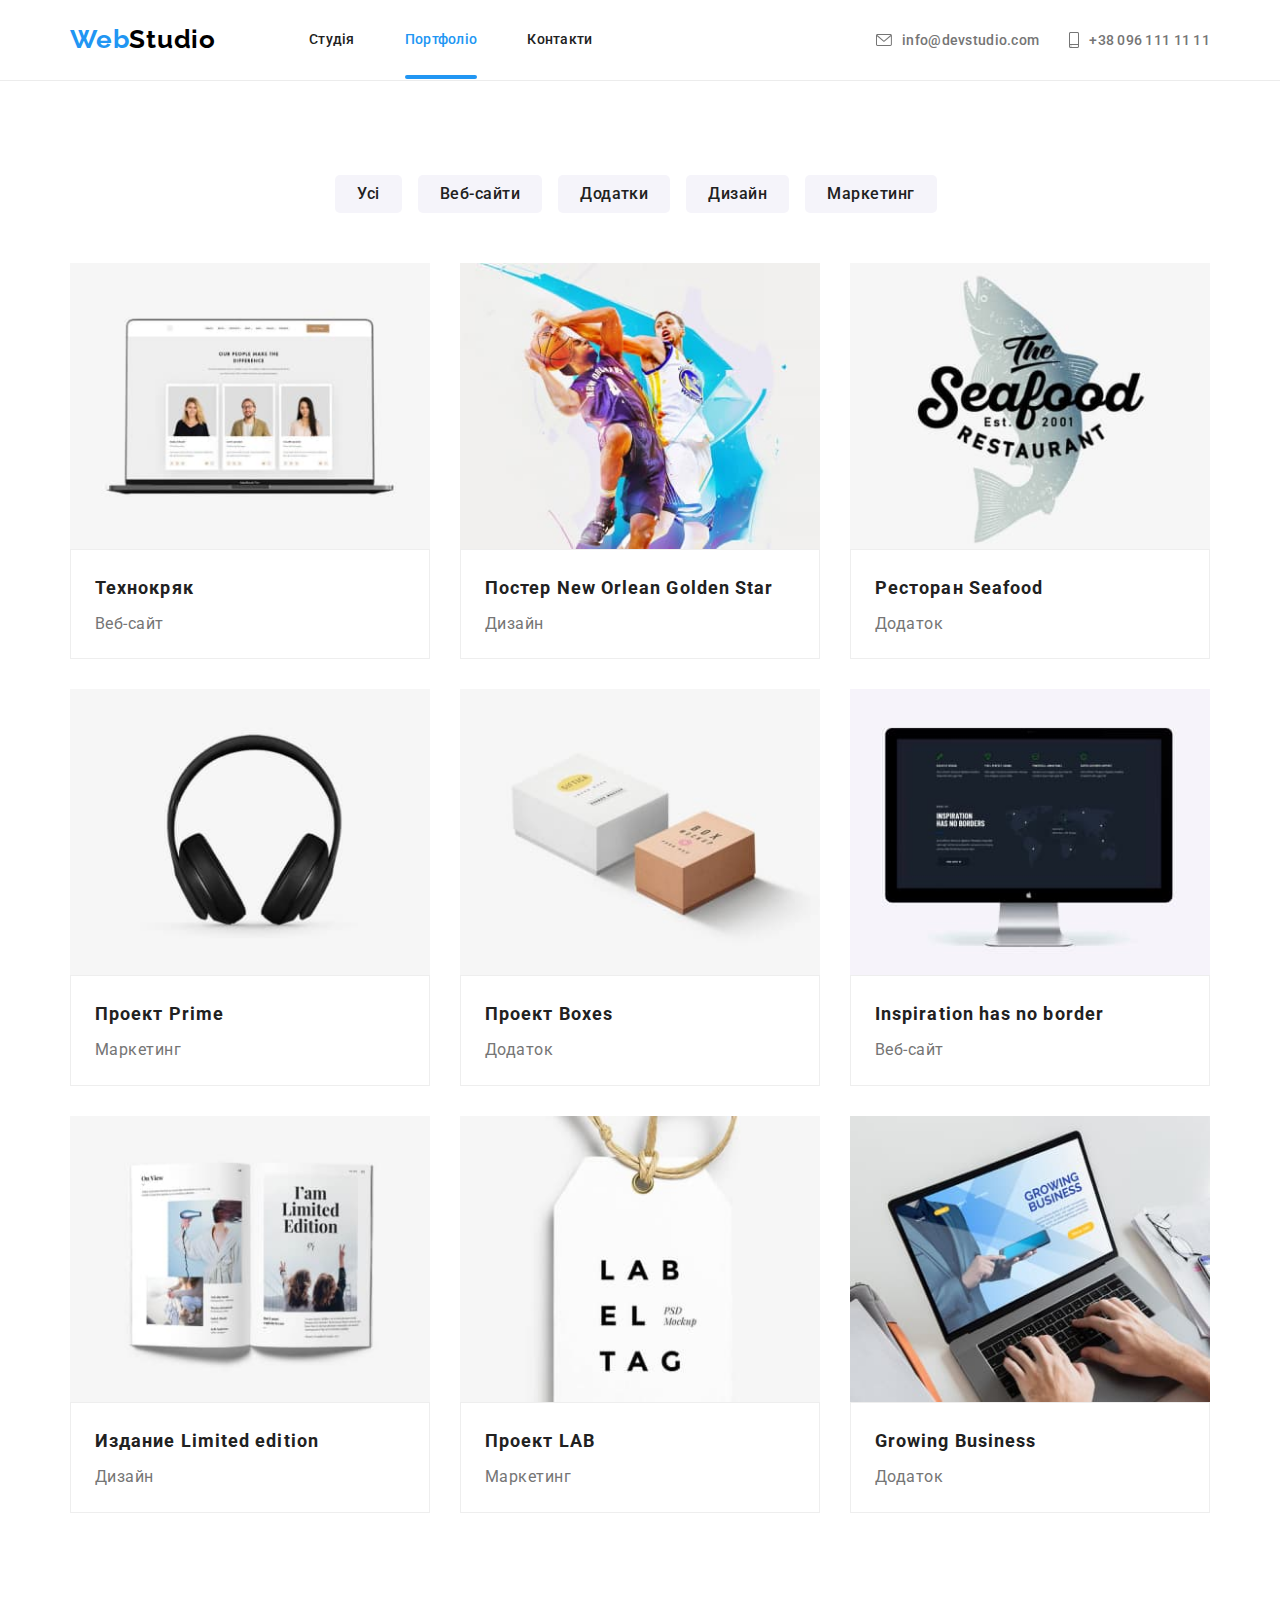
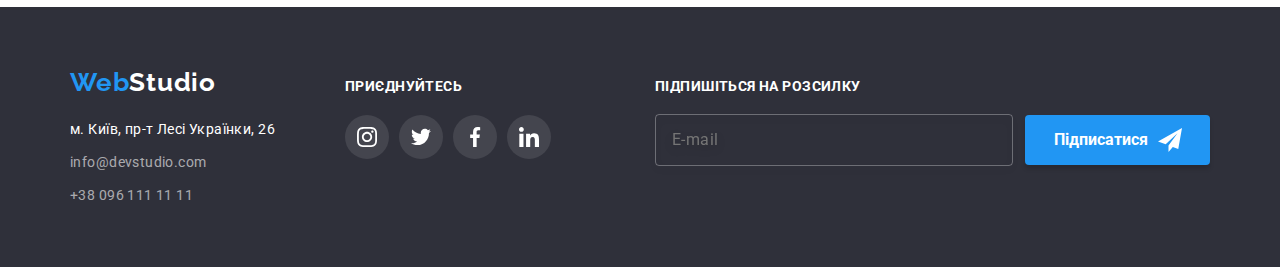
==== commit 2ad39f2f: "hw 8 fix" ====
--- a/portfolio.html
+++ b/portfolio.html
@@ -162,7 +162,7 @@
                 </div>
                 <div class="galery__meta">
                   <h2 class="galery__title">Технокряк</h2>
-                  <p class="galety_type">Веб-сайт</p>
+                  <p class="galery__type">Веб-сайт</p>
                 </div>
               </a>
             </li>
@@ -207,7 +207,7 @@
 
                 <div class="galery__meta">
                   <h2 class="galery__title">Постер New Orlean Golden Star</h2>
-                  <p class="galety_type">Дизайн</p>
+                  <p class="galery__type">Дизайн</p>
                 </div>
               </a>
             </li>
@@ -253,7 +253,7 @@
 
                 <div class="galery__meta">
                   <h2 class="galery__title">Ресторан Seafood</h2>
-                  <p class="galety_type">Додаток</p>
+                  <p class="galery__type">Додаток</p>
                 </div>
               </a>
             </li>
@@ -296,7 +296,7 @@
 
                 <div class="galery__meta">
                   <h2 class="galery__title">Проект Prime</h2>
-                  <p class="galety_type">Маркетинг</p>
+                  <p class="galery__type">Маркетинг</p>
                 </div>
               </a>
             </li>
@@ -339,7 +339,7 @@
 
                 <div class="galery__meta">
                   <h2 class="galery__title">Проект Boxes</h2>
-                  <p class="galety_type">Додаток</p>
+                  <p class="galery__type">Додаток</p>
                 </div>
               </a>
             </li>
@@ -383,7 +383,7 @@
 
                 <div class="galery__meta">
                   <h2 class="galery__title">Inspiration has no border</h2>
-                  <p class="galety_type">Веб-сайт</p>
+                  <p class="galery__type">Веб-сайт</p>
                 </div>
               </a>
             </li>
@@ -430,7 +430,7 @@
 
                 <div class="galery__meta">
                   <h2 class="galery__title">Издание Limited edition</h2>
-                  <p class="galety_type">Дизайн</p>
+                  <p class="galery__type">Дизайн</p>
                 </div>
               </a>
             </li>
@@ -474,7 +474,7 @@
 
                 <div class="galery__meta">
                   <h2 class="galery__title">Проект LAB</h2>
-                  <p class="galety_type">Маркетинг</p>
+                  <p class="galery__type">Маркетинг</p>
                 </div>
               </a>
             </li>
@@ -521,7 +521,7 @@
 
                 <div class="galery__meta">
                   <h2 class="galery__title">Growing Business</h2>
-                  <p class="galety_type">Додаток</p>
+                  <p class="galery__type">Додаток</p>
                 </div>
               </a>
             </li>
@@ -534,64 +534,66 @@
 
     <footer class="footer">
       <div class="container container--footer">
-        <div class="address">
-          <a href="./index.html" class="logo logo--footer">
-            <span class="logo logo--accent">Web</span>Studio
-          </a>
-          <address>
-            <ul class="footer__list">
-              <li class="footer__item">
-                <a
-                  href="https://goo.gl/maps/CPtrU1FHBa2aNyZL9"
-                  target="_blank"
-                  rel="noopener noreferrer nofollow"
-                  class="footer__address"
-                >
-                  м. Київ, пр-т Лесі Українки, 26
+        <div class="wrapper">
+          <div class="address">
+            <a href="./index.html" class="logo logo--footer">
+              <span class="logo logo--accent">Web</span>Studio
+            </a>
+            <address>
+              <ul class="footer__list">
+                <li class="footer__item">
+                  <a
+                    href="https://goo.gl/maps/CPtrU1FHBa2aNyZL9"
+                    target="_blank"
+                    rel="noopener noreferrer nofollow"
+                    class="footer__address"
+                  >
+                    м. Київ, пр-т Лесі Українки, 26
+                  </a>
+                </li>
+                <li class="footer__item">
+                  <a href="mailto:info@devstudio.com" class="footer__link">info@devstudio.com</a>
+                </li>
+                <li class="footer__item">
+                  <a href="tel:+380961111111" class="footer__link">+38 096 111 11 11</a>
+                </li>
+              </ul>
+            </address>
+          </div>
+
+          <div>
+            <p class="social-title">Приєднуйтесь</p>
+            <ul class="social">
+              <li class="social__item">
+                <a class="social__link" href="">
+                  <svg class="social__icon" width="20px" height="20px">
+                    <use href="./images/symbol-defs.svg#icon-instagram"></use>
+                  </svg>
                 </a>
               </li>
-              <li class="footer__item">
-                <a href="mailto:info@devstudio.com" class="footer__link">info@devstudio.com</a>
+              <li class="social__item">
+                <a class="social__link" href="">
+                  <svg class="social__icon" width="20px" height="20px">
+                    <use href="./images/symbol-defs.svg#icon-twitter"></use>
+                  </svg>
+                </a>
               </li>
-              <li class="footer__item">
-                <a href="tel:+380961111111" class="footer__link">+38 096 111 11 11</a>
+              <li class="social__item">
+                <a class="social__link" href="">
+                  <svg class="social__icon" width="20px" height="20px">
+                    <use href="./images/symbol-defs.svg#icon-facebook"></use>
+                  </svg>
+                </a>
+              </li>
+              <li class="social__item">
+                <a class="social__link" href="">
+                  <svg class="social__icon" width="20px" height="20px">
+                    <use href="./images/symbol-defs.svg#icon-linkedin"></use>
+                  </svg>
+                </a>
               </li>
             </ul>
-          </address>
-        </div>
-
-        <div>
-          <p class="social-title">Приєднуйтесь</p>
-          <ul class="social">
-            <li class="social__item">
-              <a class="social__link" href="">
-                <svg class="social__icon" width="20px" height="20px">
-                  <use href="./images/symbol-defs.svg#icon-instagram"></use>
-                </svg>
-              </a>
-            </li>
-            <li class="social__item">
-              <a class="social__link" href="">
-                <svg class="social__icon" width="20px" height="20px">
-                  <use href="./images/symbol-defs.svg#icon-twitter"></use>
-                </svg>
-              </a>
-            </li>
-            <li class="social__item">
-              <a class="social__link" href="">
-                <svg class="social__icon" width="20px" height="20px">
-                  <use href="./images/symbol-defs.svg#icon-facebook"></use>
-                </svg>
-              </a>
-            </li>
-            <li class="social__item">
-              <a class="social__link" href="">
-                <svg class="social__icon" width="20px" height="20px">
-                  <use href="./images/symbol-defs.svg#icon-linkedin"></use>
-                </svg>
-              </a>
-            </li>
-          </ul>
+          </div>
         </div>
 
         <div class="subscribtion">
--- a/css/main.min.css
+++ b/css/main.min.css
@@ -1 +1 @@
-body{color:var(--main-text-color);font-family:"Roboto",sans-serif;font-size:14px;letter-spacing:.03em;background-color:var(--background-color)}ul{list-style-type:none;margin:0;padding:0}h1,h2,h3,h4,h5,h6,p{margin-top:0;margin-bottom:0}button{display:block;margin:0;cursor:pointer;border:none;border-radius:4px}img{display:block;max-width:100%;height:auto}address{font-style:normal}.visual-hiden{position:absolute;width:1px;height:1px;margin:-1px;border:0;padding:0;white-space:nowrap;-webkit-clip-path:inset(100%);clip-path:inset(100%);clip:rect(0 0 0 0);overflow:hidden}.section__title{color:var(--main-black-color);font-weight:700;font-size:28px;line-height:1.17;text-align:center;letter-spacing:.03em;margin:0 auto 30px}@media screen and (min-width: 1200px){.section__title{margin:0 auto 50px;font-size:36px;line-height:1.16}}.container{padding-left:15px;padding-right:15px;margin-left:auto;margin-right:auto}@media screen and (min-width: 480px){.container{width:480px}}@media screen and (min-width: 768px){.container{width:768px}}@media screen and (min-width: 1200px){.container{width:1170px}}.section{padding-top:60px;padding-bottom:60px}.section--no-padding{padding-top:0}@media screen and (min-width: 1200px){.section{padding-top:94px;padding-bottom:94px}}.logo{font-family:"Raleway",sans-serif;font-weight:700;font-size:26px;line-height:1.16;letter-spacing:.03em;text-decoration:none}@media screen and (min-width: 1200px){.logo{font-size:26px;line-height:1.19}}.logo--nav{color:#000;margin-right:93px;padding-top:24px;padding-bottom:25px}@media screen and (min-width: 768px){.logo--nav{margin-right:80px}}@media screen and (min-width: 1200px){.logo--nav{margin-right:93px}}.logo--accent{color:#2196f3}.logo--footer{color:#fff;display:block;padding:0;margin-bottom:20px}.social{display:-webkit-box;display:-ms-flexbox;display:flex;-webkit-box-align:center;-ms-flex-align:center;align-items:center;-webkit-box-pack:center;-ms-flex-pack:center;justify-content:center}.social__link{display:-webkit-box;display:-ms-flexbox;display:flex;width:44px;height:44px;border-radius:50%;-webkit-box-align:center;-ms-flex-align:center;align-items:center;-webkit-box-pack:center;-ms-flex-pack:center;justify-content:center;background-color:rgba(255,255,255,.1);-webkit-transition:background-color 250ms cubic-bezier(0.4, 0, 0.2, 1);transition:background-color 250ms cubic-bezier(0.4, 0, 0.2, 1)}.social__link:hover,.social__link:focus{background-color:#2196f3;color:#fff}.social__item:not(:last-child){margin-right:10px}.social__icon{fill:#fff}.header{border-bottom:1px solid #ececec;min-height:60px;position:relative;-webkit-transition:opacity 300ms cubic-bezier(0.4, 0, 0.2, 1),-webkit-transform 300ms cubic-bezier(0.4, 0, 0.2, 1);transition:opacity 300ms cubic-bezier(0.4, 0, 0.2, 1),-webkit-transform 300ms cubic-bezier(0.4, 0, 0.2, 1);transition:transform 300ms cubic-bezier(0.4, 0, 0.2, 1),opacity 300ms cubic-bezier(0.4, 0, 0.2, 1);transition:transform 300ms cubic-bezier(0.4, 0, 0.2, 1),opacity 300ms cubic-bezier(0.4, 0, 0.2, 1),-webkit-transform 300ms cubic-bezier(0.4, 0, 0.2, 1)}.site-nav{display:-webkit-box;display:-ms-flexbox;display:flex;-webkit-box-align:center;-ms-flex-align:center;align-items:center}.nav{display:-webkit-box;display:-ms-flexbox;display:flex;-webkit-box-align:center;-ms-flex-align:center;align-items:center}@media(max-width: 767px){.nav{display:-webkit-box;display:-ms-flexbox;display:flex;-webkit-box-pack:justify;-ms-flex-pack:justify;justify-content:space-between;-webkit-box-align:center;-ms-flex-align:center;align-items:center}}.nav-list{display:-webkit-box;display:-ms-flexbox;display:flex}@media screen and (min-width: 768px){.nav-list__item:not(:first-child){margin-left:50px}}@media screen and (max-width: 767px){.nav-list{-webkit-box-orient:vertical;-webkit-box-direction:normal;-ms-flex-direction:column;flex-direction:column}.nav-list__item:not(:last-child){margin-bottom:32px}}.nav-list__link{color:#212121;font-weight:500;font-size:14px;line-height:1.14;letter-spacing:.02em;text-decoration:none;-webkit-transition:color 250ms cubic-bezier(0.4, 0, 0.2, 1);transition:color 250ms cubic-bezier(0.4, 0, 0.2, 1)}.nav-list__link:hover,.nav-list__link:focus{color:#2196f3}@media screen and (max-width: 767px){.nav-list__link{font-weight:500;font-size:40px;line-height:1.17;text-align:center;letter-spacing:.02em}}@media screen and (min-width: 768px){.nav-list__link{position:relative;padding-top:32px;padding-bottom:32px}}.nav-list__link--current{color:#2196f3}@media screen and (min-width: 768px){.nav-list__link--current::after{content:"";position:absolute;left:0;bottom:0;display:block;width:100%;height:4px;border-radius:2px;background-color:#2196f3}}@media(max-width: 767px){.contact-list{display:-webkit-box;display:-ms-flexbox;display:flex;-webkit-box-orient:vertical;-webkit-box-direction:reverse;-ms-flex-direction:column-reverse;flex-direction:column-reverse;margin-top:auto}}@media(min-width: 1200px){.contact-list{display:-webkit-box;display:-ms-flexbox;display:flex;-webkit-box-align:center;-ms-flex-align:center;align-items:center;-webkit-box-pack:center;-ms-flex-pack:center;justify-content:center}}.contact-list__item{display:block}@media(max-width: 767px){.contact-list__item:not(:first-child){margin-bottom:32px}}@media(min-width: 768px)and (max-width: 1199px){.contact-list__item:not(:last-child){margin-bottom:10px}}@media(min-width: 1200px){.contact-list__item:not(:last-child){margin-right:30px}}.contact-list__link{display:-webkit-box;display:-ms-flexbox;display:flex;-webkit-box-align:center;-ms-flex-align:center;align-items:center;color:#757575;font-weight:500;letter-spacing:.02em;text-decoration:none;-webkit-transition:color 250ms cubic-bezier(0.4, 0, 0.2, 1);transition:color 250ms cubic-bezier(0.4, 0, 0.2, 1)}.contact-list__link:hover,.contact-list__link:focus{color:#2196f3}@media(min-width: 768px)and (max-width: 1199px){.contact-list__link{font-size:12px;line-height:1.17}}@media(max-width: 767px){.contact-list__link--mail{font-size:24px;line-height:1.17}}@media(max-width: 416px){.contact-list__link--mail{font-size:18px;line-height:1.17}}@media(max-width: 416px){.contact-list__link--tel{font-size:22px;line-height:1.17}}@media(min-width: 417px)and (max-width: 767px){.contact-list__link--tel{font-size:34px;line-height:1.18}}.contact-list__icon{fill:currentColor;margin-right:10px}@media screen and (max-width: 767px){.contact-list__icon{display:none}}.burgerMenu{position:absolute;top:65%;right:15px;-webkit-transform:translateY(-50%);transform:translateY(-50%);display:-webkit-box;display:-ms-flexbox;display:flex;border:none;padding:0;margin:0;width:40px;height:40px;z-index:44;fill:#212121;background-color:rgba(0,0,0,0);cursor:pointer;-webkit-transition:fill 250ms cubic-bezier(0.4, 0, 0.2, 1);transition:fill 250ms cubic-bezier(0.4, 0, 0.2, 1)}.burgerMenu:hover,.burgerMenu:focus{fill:#2196f3}@media(min-width: 768px){.burgerMenu{display:none}}.burgerMenu__icon-cross{opacity:0;-webkit-transition:opacity 250ms cubic-bezier(0.4, 0, 0.2, 1);transition:opacity 250ms cubic-bezier(0.4, 0, 0.2, 1)}.burgerMenu__icon-menu{opacity:1;-webkit-transition:opacity 250ms cubic-bezier(0.4, 0, 0.2, 1);transition:opacity 250ms cubic-bezier(0.4, 0, 0.2, 1)}.burgerMenu.is-open .burgerMenu__icon-cross{opacity:1}.burgerMenu.is-open .burgerMenu__icon-menu{opacity:0}.menu-container{background-color:#fff}@media(max-width: 767px){.menu-container{opacity:0;position:fixed;top:0;left:0;width:100%;height:100%;z-index:15;padding:48px 5px 48px 40px;-webkit-transform:translateY(-100%);transform:translateY(-100%);-webkit-transition:opacity 300ms cubic-bezier(0.4, 0, 0.2, 1),-webkit-transform 300ms cubic-bezier(0.4, 0, 0.2, 1);transition:opacity 300ms cubic-bezier(0.4, 0, 0.2, 1),-webkit-transform 300ms cubic-bezier(0.4, 0, 0.2, 1);transition:transform 300ms cubic-bezier(0.4, 0, 0.2, 1),opacity 300ms cubic-bezier(0.4, 0, 0.2, 1);transition:transform 300ms cubic-bezier(0.4, 0, 0.2, 1),opacity 300ms cubic-bezier(0.4, 0, 0.2, 1),-webkit-transform 300ms cubic-bezier(0.4, 0, 0.2, 1)}.menu-container.is-open{display:-webkit-box;display:-ms-flexbox;display:flex;-webkit-box-orient:vertical;-webkit-box-direction:normal;-ms-flex-direction:column;flex-direction:column;-webkit-box-pack:justify;-ms-flex-pack:justify;justify-content:space-between;-webkit-box-flex:1;-ms-flex-positive:1;flex-grow:1;-webkit-transform:translateY(0);transform:translateY(0);opacity:1}}@media(min-width: 768px){.menu-container{display:-webkit-box;display:-ms-flexbox;display:flex;-webkit-box-pack:justify;-ms-flex-pack:justify;justify-content:space-between;-webkit-box-align:center;-ms-flex-align:center;align-items:center;-webkit-box-flex:1;-ms-flex-positive:1;flex-grow:1}}.header-list{display:-webkit-box;display:-ms-flexbox;display:flex;-ms-flex-wrap:wrap;flex-wrap:wrap;margin-top:64px}@media(min-width: 768px){.header-list{display:none}}.header-list__item{display:block;padding:0 10px}.header-list__item:first-child{padding-left:0}.header-list__item:last-child{padding-right:0px}.header-list__item:not(:last-child){border-right:1px solid rgba(33,33,33,.2)}@media(max-width: 400px){.header-list__item:nth-child(2n){border:0}}@media(max-width: 400px){.header-list__item:nth-child(-n+2){margin-bottom:10px}}@media(max-width: 400px){.header-list__item{width:calc((100% - 20px)/2)}}.header-list__link{color:#2196f3;font-weight:500;font-size:18px;line-height:1.22;text-decoration:none;letter-spacing:.02em}.hero{width:100%;max-width:1600px;padding:118px 0;background-color:#2f303a;background-image:-webkit-gradient(linear, left top, left bottom, from(rgba(47, 48, 58, 0.4)), to(rgba(47, 48, 58, 0.4))),url(../images/background/background-480@1x.jpg);background-image:linear-gradient(rgba(47, 48, 58, 0.4), rgba(47, 48, 58, 0.4)),url(../images/background/background-480@1x.jpg);background-position:center;background-size:cover;background-repeat:no-repeat}@media(-webkit-min-device-pixel-ratio: 2),(min-resolution: 2dppx),(min-resolution: 192pdi),(min-device-pixel-ratio: 2){.hero{background-image:-webkit-gradient(linear, left top, left bottom, from(rgba(47, 48, 58, 0.4)), to(rgba(47, 48, 58, 0.4))),url(../images/background/background-480@2x.jpg);background-image:linear-gradient(rgba(47, 48, 58, 0.4), rgba(47, 48, 58, 0.4)),url(../images/background/background-480@2x.jpg)}}@media(min-width: 768px){.hero{background-image:-webkit-gradient(linear, left top, left bottom, from(rgba(47, 48, 58, 0.4)), to(rgba(47, 48, 58, 0.4))),url(../images/background/background-768@1x.jpg);background-image:linear-gradient(rgba(47, 48, 58, 0.4), rgba(47, 48, 58, 0.4)),url(../images/background/background-768@1x.jpg)}}@media(min-width: 768px)and (-webkit-min-device-pixel-ratio: 2),(min-width: 768px)and (min-resolution: 2dppx),(min-width: 768px)and (min-resolution: 192dpi),(min-width: 768px)and (min-device-pixel-ratio: 2){.hero{background-image:-webkit-gradient(linear, left top, left bottom, from(rgba(47, 48, 58, 0.4)), to(rgba(47, 48, 58, 0.4))) url(../images/background/background-768@2x.jpg);background-image:linear-gradient(rgba(47, 48, 58, 0.4), rgba(47, 48, 58, 0.4)) url(../images/background/background-768@2x.jpg)}}@media(min-width: 1200px){.hero{padding-top:200px;padding-bottom:200px;background-image:-webkit-gradient(linear, left top, left bottom, from(rgba(47, 48, 58, 0.4)), to(rgba(47, 48, 58, 0.4))),url(../images/background/background-1200@1x.jpg);background-image:linear-gradient(rgba(47, 48, 58, 0.4), rgba(47, 48, 58, 0.4)),url(../images/background/background-1200@1x.jpg)}}@media(min-width: 1200px)and (-webkit-min-device-pixel-ratio: 2),(min-width: 1200px)and (min-resolution: 2dppx),(min-width: 1200px)and (min-resolution: 192dpi),(min-width: 1200px)and (min-device-pixel-ratio: 2){.hero{background-image:-webkit-gradient(linear, left top, left bottom, from(rgba(47, 48, 58, 0.4)), to(rgba(47, 48, 58, 0.4))),url(../images/background/background-1200@2x.jpg);background-image:linear-gradient(rgba(47, 48, 58, 0.4), rgba(47, 48, 58, 0.4)),url(../images/background/background-1200@2x.jpg)}}.hero__title{margin:0 auto 30px;color:#fff;font-weight:900;font-size:26px;line-height:1.62;text-align:center;letter-spacing:.06em;text-transform:uppercase}@media screen and (min-width: 1200px){.hero__title{font-size:44px;line-height:1.36;text-align:center;letter-spacing:.06em;text-transform:uppercase;width:696px}}.hero__button{display:-webkit-box;display:-ms-flexbox;display:flex;-webkit-box-align:center;-ms-flex-align:center;align-items:center;text-align:center;margin:0 auto;min-width:200px;padding:10px 32px;color:#fff;background-color:#2196f3;font-family:inherit;font-weight:700;font-size:16px;line-height:1.9;letter-spacing:.06em;border-style:none;border-radius:4px;cursor:pointer;-webkit-transition:background-color 250ms cubic-bezier(0.4, 0, 0.2, 1);transition:background-color 250ms cubic-bezier(0.4, 0, 0.2, 1)}.hero__button:hover,.hero__button:focus{background-color:#1f84d7}.backdrop{position:fixed;top:0;left:0;width:100%;height:100%;z-index:111;background-color:rgba(0,0,0,.2);opacity:1;overflow-y:scroll}.backdrop.is-hidden{visibility:hidden;opacity:0;pointer-events:none}.backdrop.is-hidden .modal{-webkit-transform:translate(-50%, -50%) scale(1.1);transform:translate(-50%, -50%) scale(1.1);opacity:0}.modal{position:absolute;top:50%;left:50%;min-width:450px;background-color:#fff;opacity:1;-webkit-transform:translate(-50%, -50%) scale(1);transform:translate(-50%, -50%) scale(1);-webkit-transition:opacity 250ms cubic-bezier(0.4, 0, 0.2, 1),-webkit-transform 250ms cubic-bezier(0.4, 0, 0.2, 1);transition:opacity 250ms cubic-bezier(0.4, 0, 0.2, 1),-webkit-transform 250ms cubic-bezier(0.4, 0, 0.2, 1);transition:transform 250ms cubic-bezier(0.4, 0, 0.2, 1),opacity 250ms cubic-bezier(0.4, 0, 0.2, 1);transition:transform 250ms cubic-bezier(0.4, 0, 0.2, 1),opacity 250ms cubic-bezier(0.4, 0, 0.2, 1),-webkit-transform 250ms cubic-bezier(0.4, 0, 0.2, 1);border-radius:4px;-webkit-box-shadow:0px 2px 1px 0px rgba(0,0,0,.2),0px 1px 1px 0px rgba(0,0,0,.14),0px 1px 3px 0px rgba(0,0,0,.12);box-shadow:0px 2px 1px 0px rgba(0,0,0,.2),0px 1px 1px 0px rgba(0,0,0,.14),0px 1px 3px 0px rgba(0,0,0,.12)}@media screen and (min-width: 1200px){.modal{min-width:528px;min-height:581px}}.modal__close-button{fill:#212121;position:absolute;top:8px;right:8px;display:-webkit-box;display:-ms-flexbox;display:flex;-webkit-box-pack:center;-ms-flex-pack:center;justify-content:center;-webkit-box-align:center;-ms-flex-align:center;align-items:center;width:30px;height:30px;border-radius:50%;fill:#212121;background-color:#fff;border:1px solid rgba(0,0,0,.1);-webkit-transition:fill 250ms cubic-bezier(0.4, 0, 0.2, 1);transition:fill 250ms cubic-bezier(0.4, 0, 0.2, 1)}.modal__close-button:hover,.modal__close-button:focus{fill:#2196f3}.form{padding:40px}.form-field__label{margin-bottom:4px;color:#757575;font-size:12px;line-height:1.16;letter-spacing:.01em}.form-field{display:-webkit-box;display:-ms-flexbox;display:flex;-webkit-box-orient:vertical;-webkit-box-direction:normal;-ms-flex-direction:column;flex-direction:column;position:relative;margin-bottom:10px}.form__title{margin-bottom:30px;color:#212121;font-weight:700;font-size:20px;line-height:1.15;text-align:center}.form-field__input{width:100%;height:40px;border:1px solid rgba(33,33,33,.2);border-radius:4px;padding-left:35px;outline:1px solid rgba(0,0,0,0);color:#212121;-webkit-transition:bordrer-color 250ms cubic-bezier(0.4, 0, 0.2, 1);transition:bordrer-color 250ms cubic-bezier(0.4, 0, 0.2, 1)}.form-field__input:focus{border-color:#2196f3}.form-field__icon{position:absolute;left:12px;bottom:11px;fill:#212121;-webkit-transition:fill 250ms cubic-bezier(0.4, 0, 0.2, 1);transition:fill 250ms cubic-bezier(0.4, 0, 0.2, 1)}.form-field__input:focus+.form-field__icon{fill:#2196f3}.form-textarea{display:-webkit-box;display:-ms-flexbox;display:flex;-webkit-box-orient:vertical;-webkit-box-direction:normal;-ms-flex-direction:column;flex-direction:column;margin-bottom:20px}.form-textarea__label{margin-bottom:4px;color:#757575;font-size:12px;line-height:1.16;letter-spacing:.01em}.form-textarea__field{resize:none;width:100%;height:120px;padding:12px 16px;border:1px solid rgba(33,33,33,.2);border-radius:4px;outline:1px solid rgba(0,0,0,0);-webkit-transition:border 250ms cubic-bezier(0.4, 0, 0.2, 1);transition:border 250ms cubic-bezier(0.4, 0, 0.2, 1)}.form-textarea__field:hover,.form-textarea__field:focus{border:1px solid #2196f3}.form-field:focus-within .form-field__input,.form-field:hover .form-field__input{border:1px solid #2196f3}.form-field:focus-within .form-field__icon,.form-field:hover .form-field__icon{fill:#2196f3}.checkbox{display:-webkit-box;display:-ms-flexbox;display:flex;-webkit-box-align:center;-ms-flex-align:center;align-items:center;margin-bottom:30px}@media screen and (min-width: 1200px){.checkbox{padding-right:11px;padding-left:12px}}.checkbox__input{position:absolute;width:1px;height:1px;margin:-1px;border:0;padding:0;white-space:nowrap;-webkit-clip-path:inset(100%);clip-path:inset(100%);clip:rect(0 0 0 0);overflow:hidden}.checkbox__info{font-size:12px;line-height:1.16;color:#757575}.checkbox__icon{width:16px;height:15px;margin-right:8px;border:2px solid #212121;border-radius:4px;-webkit-transition:background-color 250ms cubic-bezier(0.4, 0, 0.2, 1),background-image 250ms cubic-bezier(0.4, 0, 0.2, 1),border-color 250ms cubic-bezier(0.4, 0, 0.2, 1);transition:background-color 250ms cubic-bezier(0.4, 0, 0.2, 1),background-image 250ms cubic-bezier(0.4, 0, 0.2, 1),border-color 250ms cubic-bezier(0.4, 0, 0.2, 1)}.checkbox__input:checked+.checkbox__icon{background-color:#2196f3;background-image:url(../images/iconcheck1.svg);background-size:contain;background-position:center;background-origin:border-box;border-color:#2196f3}.checkbox__link{margin-left:4px;font-size:12px;line-height:1.16;color:#2196f3;text-decoration:underline;-webkit-text-decoration-skip-ink:none;text-decoration-skip-ink:none;-webkit-transition:color 250ms cubic-bezier(0.4, 0, 0.2, 1);transition:color 250ms cubic-bezier(0.4, 0, 0.2, 1)}.checkbox__link:hover,.checkbox__link:focus{color:#188ce8}@media screen and (min-width: 1200px){.checkbox__link{font-size:14px;line-height:24px}}.form__button{display:-webkit-box;display:-ms-flexbox;display:flex;margin:0 auto;padding:10px 52px;font-family:inherit;font-weight:700;font-size:16px;line-height:1.88;letter-spacing:.06em;color:#fff;background-color:#2196f3;-webkit-box-shadow:0px 4px 4px rgba(0,0,0,.15);box-shadow:0px 4px 4px rgba(0,0,0,.15);border-radius:4px;border:0px;cursor:pointer;-webkit-transition:background-color 250ms cubic-bezier(0.4, 0, 0.2, 1),-webkit-box-shadow 250ms cubic-bezier(0.4, 0, 0.2, 1);transition:background-color 250ms cubic-bezier(0.4, 0, 0.2, 1),-webkit-box-shadow 250ms cubic-bezier(0.4, 0, 0.2, 1);transition:background-color 250ms cubic-bezier(0.4, 0, 0.2, 1),box-shadow 250ms cubic-bezier(0.4, 0, 0.2, 1);transition:background-color 250ms cubic-bezier(0.4, 0, 0.2, 1),box-shadow 250ms cubic-bezier(0.4, 0, 0.2, 1),-webkit-box-shadow 250ms cubic-bezier(0.4, 0, 0.2, 1)}.form__button:hover,.form__button:focus{background-color:#188ce8;-webkit-box-shadow:0px 4px 4px rgba(0,0,0,.15);box-shadow:0px 4px 4px rgba(0,0,0,.15)}@media screen and (min-width: 768px){.benefits{display:-webkit-box;display:-ms-flexbox;display:flex;-ms-flex-wrap:wrap;flex-wrap:wrap;margin:-15px}}@media screen and (min-width: 1200px){.benefits{display:-webkit-box;display:-ms-flexbox;display:flex;-webkit-box-align:center;-ms-flex-align:center;align-items:center}}.benefits-list__item{width:100%;margin:0 auto}@media(max-width: 767px){.benefits-list__item:not(:last-child){margin-bottom:30px}}@media screen and (min-width: 768px){.benefits-list__item{width:calc((100% - 60px)/2);margin:15px}}@media screen and (min-width: 1200px){.benefits-list__item{width:calc((100% - 120px)/4)}}.benefits-card{display:-webkit-box;display:-ms-flexbox;display:flex;-webkit-box-pack:center;-ms-flex-pack:center;justify-content:center;-webkit-box-align:center;-ms-flex-align:center;align-items:center;width:100%;height:120px;margin-bottom:30px;background-color:#f5f4fa}.benefits-card__title{color:#212121;font-weight:700;font-size:14px;line-height:1.14;letter-spacing:.03em;text-transform:uppercase;margin-bottom:10px}@media(max-width: 767px){.benefits-card__title{text-align:center}}.benefits-card__text{color:#757575;font-size:14px;line-height:1.7;letter-spacing:.03em}@media screen and (max-width: 1199px){.work{display:none}}.work-list{display:-webkit-box;display:-ms-flexbox;display:flex}.work-list__thumb{position:relative}.work-list__thumb:not(:last-child){margin-right:30px}.work-list__descriprion{position:absolute;left:0;bottom:0;width:100%;height:70px;display:-webkit-box;display:-ms-flexbox;display:flex;-webkit-box-pack:center;-ms-flex-pack:center;justify-content:center;-webkit-box-align:center;-ms-flex-align:center;align-items:center;font-weight:700;line-height:1.14;text-transform:uppercase;color:#fff;background-color:rgba(47,48,58,.8)}.section-team{background-color:#f5f4fa;width:100%;margin:0 auto}.team-list__subtitle{color:#212121;font-weight:500;font-size:16px;line-height:1.2;text-align:center;letter-spacing:.03em;margin-bottom:10px}.team-list__position{color:#757575;font-size:16px;line-height:1.2;text-align:center;letter-spacing:.03em;margin-bottom:16px}.team-list__description{padding:30px 0 24px}.team-list{margin:0 auto}@media(min-width: 768px){.team-list{display:-webkit-box;display:-ms-flexbox;display:flex;-ms-flex-wrap:wrap;flex-wrap:wrap;margin:-15px}}.team-list__card{width:100%;display:-webkit-box;display:-ms-flexbox;display:flex;-webkit-box-orient:vertical;-webkit-box-direction:normal;-ms-flex-direction:column;flex-direction:column;-webkit-box-align:center;-ms-flex-align:center;align-items:center;-webkit-box-pack:center;-ms-flex-pack:center;justify-content:center;background-color:#fff;-webkit-box-shadow:0px 1px 3px rgba(0,0,0,.12),0px 1px 1px rgba(0,0,0,.14),0px 2px 1px rgba(0,0,0,.2);box-shadow:0px 1px 3px rgba(0,0,0,.12),0px 1px 1px rgba(0,0,0,.14),0px 2px 1px rgba(0,0,0,.2);border-radius:4px}@media(max-width: 767px){.team-list__card:not(:last-child){margin-bottom:30px}}.team-list__card>img{width:100%}@media screen and (min-width: 768px){.team-list__card{width:calc((100% - 60px)/2);margin:15px}}@media screen and (min-width: 1200px){.team-list__card{width:calc((100% - 120px)/4)}}.social__icon--team{fill:currentColor}.social__link--team{color:#afb1b8;background-color:#fff;-webkit-transition:color 250ms cubic-bezier(0.4, 0, 0.2, 1),background-color 250ms cubic-bezier(0.4, 0, 0.2, 1);transition:color 250ms cubic-bezier(0.4, 0, 0.2, 1),background-color 250ms cubic-bezier(0.4, 0, 0.2, 1)}.social__link--team-team:hover,.social__link--team--team:focus{color:#fff;background-color:#2196f3}.clients-title{color:#212121;font-weight:700;font-size:28px;line-height:1.17;text-align:center;margin-bottom:30px}@media screen and (min-width: 1200px){.clients-title{font-size:36px;line-height:1.16;margin-bottom:50px}}.clients-list{display:-webkit-box;display:-ms-flexbox;display:flex;-ms-flex-wrap:wrap;flex-wrap:wrap;margin:-15px}.clients-list__item{margin:15px;width:calc((100% - 60px)/2)}@media screen and (min-width: 768px){.clients-list__item{margin:15px;width:calc((100% - 90px)/3)}}@media(min-width: 1200px){.clients-list__item{width:calc((100% - 180px)/6)}}.clients-list__icon{fill:currentColor}.clients-list__link{display:-webkit-box;display:-ms-flexbox;display:flex;-webkit-box-pack:center;-ms-flex-pack:center;justify-content:center;-webkit-box-align:center;-ms-flex-align:center;align-items:center;padding:16px 0;color:#afb1b8;border:1px solid #afb1b8;border-radius:4px;-webkit-transition:color 250ms cubic-bezier(0.4, 0, 0.2, 1),border-color 250ms cubic-bezier(0.4, 0, 0.2, 1);transition:color 250ms cubic-bezier(0.4, 0, 0.2, 1),border-color 250ms cubic-bezier(0.4, 0, 0.2, 1)}.clients-list__link:hover,.clients-list__link:focus{border-color:#2196f3;color:#2196f3}.footer{-webkit-box-pack:center;-ms-flex-pack:center;justify-content:center;text-align:center;width:100%;padding:60px 0;margin:0 auto;background-color:#2f303a}@media screen and (min-width: 1200px){.footer{display:-webkit-box;display:-ms-flexbox;display:flex;-webkit-box-pack:center;-ms-flex-pack:center;justify-content:center;text-align:start;-webkit-box-align:baseline;-ms-flex-align:baseline;align-items:baseline}}@media(min-width: 768px){.container--footer{display:-webkit-box;display:-ms-flexbox;display:flex;-ms-flex-wrap:wrap;flex-wrap:wrap;-webkit-box-pack:center;-ms-flex-pack:center;justify-content:center;-webkit-box-align:baseline;-ms-flex-align:baseline;align-items:baseline}}@media(min-width: 1200px){.container--footer{margin:0}}.address{margin-bottom:60px}@media screen and (min-width: 768px){.address{margin-right:auto}}@media screen and (min-width: 1200px){.address{margin-right:70px;margin-bottom:0}}.logo--footer{color:#fff;display:block;padding:0;margin-bottom:20px}.footer__address{color:#fff;font-weight:400;font-size:14px;line-height:1.7;letter-spacing:.03em;text-decoration:none;-webkit-transition:color 250ms cubic-bezier(0.4, 0, 0.2, 1);transition:color 250ms cubic-bezier(0.4, 0, 0.2, 1)}.footer__address:hover,.footer__address:focus{color:#2196f3}.footer__item:not(:last-child){margin-bottom:9px}.footer__link{color:rgba(255,255,255,.6);font-weight:400;font-size:14px;line-height:1.7;letter-spacing:.03em;text-decoration:none;display:block;-webkit-transition:color 250ms cubic-bezier(0.4, 0, 0.2, 1);transition:color 250ms cubic-bezier(0.4, 0, 0.2, 1)}.footer__link:hover,.footer__link:focus{color:#2196f3}.social-title{color:#fff;font-weight:700;font-size:14px;line-height:1.14;text-transform:uppercase;margin-bottom:20px}.subscribtion{-webkit-box-pack:center;-ms-flex-pack:center;justify-content:center;-webkit-box-align:center;-ms-flex-align:center;align-items:center}@media screen and (min-width: 1200px){.subscribtion{margin-left:auto}.subscribtion__form{-webkit-box-align:center;-ms-flex-align:center;align-items:center}.subscribtion__icon{margin-left:10px}}.subscribtion__input{display:block;width:100%;max-width:450px;padding:15px 16px 15px;margin:0 auto 20px;font-size:16px;line-height:1.25;letter-spacing:inherit;margin-bottom:20px;background-color:rgba(0,0,0,0);border:1px solid rgba(255,255,255,.3);-webkit-filter:drop-shadow(0px 4px 4px rgba(0, 0, 0, 0.15));filter:drop-shadow(0px 4px 4px rgba(0, 0, 0, 0.15));border-radius:4px;outline:1px solid rgba(0,0,0,0);color:#fff;-webkit-transition:border-color 250ms cubic-bezier(0.4, 0, 0.2, 1);transition:border-color 250ms cubic-bezier(0.4, 0, 0.2, 1)}.subscribtion__input:focus{border-color:#fff}@media screen and (min-width: 768px){.subscribtion__input{width:450px}}@media(min-width: 1200px){.subscribtion__input{display:block;width:358px;margin-right:12px}}.subscribtion__title{margin-bottom:20px;color:#fff;font-weight:700;font-size:14px;line-height:16px;letter-spacing:.03em;text-transform:uppercase}@media screen and (max-width: 767px){.subscribtion__title{margin-top:60px}}.subscribtion__button{position:relative;display:inline-block;-webkit-box-pack:center;-ms-flex-pack:center;justify-content:center;-webkit-box-align:center;-ms-flex-align:center;align-items:center;padding:10px 62px 10px 29px;font-family:inherit;font-weight:700;font-size:16px;line-height:1.88;color:#fff;background-color:#2196f3;-webkit-box-shadow:0px 4px 4px rgba(0,0,0,.15);box-shadow:0px 4px 4px rgba(0,0,0,.15);border-radius:4px;border:0px;cursor:pointer;-webkit-transition:background-color 250ms cubic-bezier(0.4, 0, 0.2, 1);transition:background-color 250ms cubic-bezier(0.4, 0, 0.2, 1)}.subscribtion__button:hover,.subscribtion__button:focus{background-color:#1f84d7}.subscribtion__icon{position:absolute;top:50%;right:28px;-webkit-transform:translateY(-50%);transform:translateY(-50%)}.buttons-list{display:-webkit-box;display:-ms-flexbox;display:flex;-ms-flex-wrap:wrap;flex-wrap:wrap;margin-bottom:40px}.buttons-list__item{margin-right:8px;margin-bottom:15px}.buttons-list__item:nth-last-child(-n+2){margin-bottom:0}@media screen and (min-width: 768px){.buttons-list{-webkit-box-pack:center;-ms-flex-pack:center;justify-content:center;margin-bottom:30px}}@media screen and (min-width: 1200px){.buttons-list{-webkit-box-pack:center;-ms-flex-pack:center;justify-content:center;margin-bottom:50px}.buttons-list__item:not(:first-child){margin-left:8px}}.buttons-list__button{color:#212121;background-color:#f5f4fa;font-family:inherit;font-style:normal;font-weight:500;font-size:16px;line-height:1.6;text-align:center;letter-spacing:.03em;border-style:none;border-radius:5px;cursor:pointer;padding:6px 22px;-webkit-transition:color 250ms cubic-bezier(0.4, 0, 0.2, 1),background-color 250ms cubic-bezier(0.4, 0, 0.2, 1),-webkit-box-shadow 250ms cubic-bezier(0.4, 0, 0.2, 1);transition:color 250ms cubic-bezier(0.4, 0, 0.2, 1),background-color 250ms cubic-bezier(0.4, 0, 0.2, 1),-webkit-box-shadow 250ms cubic-bezier(0.4, 0, 0.2, 1);transition:color 250ms cubic-bezier(0.4, 0, 0.2, 1),background-color 250ms cubic-bezier(0.4, 0, 0.2, 1),box-shadow 250ms cubic-bezier(0.4, 0, 0.2, 1);transition:color 250ms cubic-bezier(0.4, 0, 0.2, 1),background-color 250ms cubic-bezier(0.4, 0, 0.2, 1),box-shadow 250ms cubic-bezier(0.4, 0, 0.2, 1),-webkit-box-shadow 250ms cubic-bezier(0.4, 0, 0.2, 1)}.buttons-list__button:hover,.buttons-list__button:focus{color:#fff;background-color:#2196f3;-webkit-box-shadow:0px 3px 1px rgba(0,0,0,.12),0px 1px 2px rgba(0,0,0,.08),0px 2px 2px rgba(0,0,0,.12);box-shadow:0px 3px 1px rgba(0,0,0,.12),0px 1px 2px rgba(0,0,0,.08),0px 2px 2px rgba(0,0,0,.12)}.galery{display:-webkit-box;display:-ms-flexbox;display:flex;-ms-flex-wrap:wrap;flex-wrap:wrap}@media screen and (min-width: 768px){.galery{margin:-15px}}@media screen and (min-width: 1200px){.galery{margin:-15px}}.galery__item{width:100%;max-width:450px;-webkit-transition:-webkit-box-shadow 250ms cubic-bezier(0.4, 0, 0.2, 1);transition:-webkit-box-shadow 250ms cubic-bezier(0.4, 0, 0.2, 1);transition:box-shadow 250ms cubic-bezier(0.4, 0, 0.2, 1);transition:box-shadow 250ms cubic-bezier(0.4, 0, 0.2, 1), -webkit-box-shadow 250ms cubic-bezier(0.4, 0, 0.2, 1)}@media screen and (max-width: 767px){.galery__item{margin-bottom:30px}.galery__item:last-child{margin-bottom:0}}@media screen and (min-width: 768px){.galery__item{margin:15px;width:calc((100% - 60px)/2);max-width:354px}}@media screen and (min-width: 1200px){.galery__item{margin:15px;width:calc((100% - 90px)/3);max-width:370px}}.galery__thumb{display:-webkit-box;display:-ms-flexbox;display:flex;-webkit-box-orient:vertical;-webkit-box-direction:normal;-ms-flex-direction:column;flex-direction:column;color:#212121;text-decoration:none}.galery__thumb:hover,.galery__thumb:focus{-webkit-box-shadow:0px 1px 1px rgba(0,0,0,.12),0px 4px 4px rgba(0,0,0,.06),1px 4px 6px rgba(0,0,0,.16);box-shadow:0px 1px 1px rgba(0,0,0,.12),0px 4px 4px rgba(0,0,0,.06),1px 4px 6px rgba(0,0,0,.16)}.galery__thumb:hover .galery__overlay,.galery__thumb:focus .galery__overlay{-webkit-transform:translateY(0);transform:translateY(0)}.galery__title{color:#212121;font-weight:700;font-size:18px;line-height:2;letter-spacing:.06em;margin-bottom:4px}.galery__type{color:#212121;-webkit-box-flex:1;-ms-flex-positive:1;flex-grow:1;font-size:16px;line-height:1.8;letter-spacing:.03em}.galery__type:first-child{margin-bottom:40px}.galery__meta{border:1px solid #eee;padding:20px 24px;-webkit-box-flex:1;-ms-flex-positive:1;flex-grow:1}.galery__image{position:relative;overflow:hidden;display:block;width:100%}.galery__overlay{position:absolute;left:0;top:0;width:100%;padding:63px 24px;background:rgba(33,150,243,.9);-webkit-transform:translateY(100%);transform:translateY(100%);-webkit-transition:-webkit-transform 250ms cubic-bezier(0.4, 0, 0.2, 1);transition:-webkit-transform 250ms cubic-bezier(0.4, 0, 0.2, 1);transition:transform 250ms cubic-bezier(0.4, 0, 0.2, 1);transition:transform 250ms cubic-bezier(0.4, 0, 0.2, 1), -webkit-transform 250ms cubic-bezier(0.4, 0, 0.2, 1)}@media(max-width: 767px){.galery__overlay{height:100%}}.galery__overlay-desc{font-size:18px;line-height:1.56;color:#fff}/*# sourceMappingURL=main.min.css.map */+body{color:var(--main-text-color);font-family:"Roboto",sans-serif;font-size:14px;letter-spacing:.03em;background-color:var(--background-color)}ul{list-style-type:none;margin:0;padding:0}h1,h2,h3,h4,h5,h6,p{margin-top:0;margin-bottom:0}button{display:block;margin:0;cursor:pointer;border:none;border-radius:4px}img{display:block;max-width:100%;height:auto}address{font-style:normal}.visual-hiden{position:absolute;width:1px;height:1px;margin:-1px;border:0;padding:0;white-space:nowrap;-webkit-clip-path:inset(100%);clip-path:inset(100%);clip:rect(0 0 0 0);overflow:hidden}.section__title{color:var(--main-black-color);font-weight:700;font-size:28px;line-height:1.17;text-align:center;letter-spacing:.03em;margin:0 auto 30px}@media screen and (min-width: 1200px){.section__title{margin:0 auto 50px;font-size:36px;line-height:1.16}}.container{padding-left:15px;padding-right:15px;margin-left:auto;margin-right:auto}@media screen and (min-width: 480px){.container{width:480px}}@media screen and (min-width: 768px){.container{width:768px}}@media screen and (min-width: 1200px){.container{width:1170px}}.section{padding-top:60px;padding-bottom:60px}@media screen and (min-width: 1200px){.section{padding-top:94px;padding-bottom:94px}}.section--no-padding{padding-top:0}.logo{font-family:"Raleway",sans-serif;font-weight:700;font-size:26px;line-height:1.16;letter-spacing:.03em;text-decoration:none}@media screen and (min-width: 1200px){.logo{font-size:26px;line-height:1.19}}.logo--nav{color:#000;margin-right:93px;padding-top:24px;padding-bottom:25px}@media screen and (min-width: 768px){.logo--nav{margin-right:80px}}@media screen and (min-width: 1200px){.logo--nav{margin-right:93px}}.logo--accent{color:#2196f3}.logo--footer{color:#fff;display:block;padding:0;margin-bottom:20px}.social{display:-webkit-box;display:-ms-flexbox;display:flex;-webkit-box-align:center;-ms-flex-align:center;align-items:center;-webkit-box-pack:center;-ms-flex-pack:center;justify-content:center}.social__link{display:-webkit-box;display:-ms-flexbox;display:flex;width:44px;height:44px;border-radius:50%;-webkit-box-align:center;-ms-flex-align:center;align-items:center;-webkit-box-pack:center;-ms-flex-pack:center;justify-content:center;background-color:rgba(255,255,255,.1);-webkit-transition:background-color 250ms cubic-bezier(0.4, 0, 0.2, 1);transition:background-color 250ms cubic-bezier(0.4, 0, 0.2, 1)}.social__link:hover,.social__link:focus{background-color:#2196f3;color:#fff}.social__item:not(:last-child){margin-right:10px}.social__icon{fill:#fff}.header{border-bottom:1px solid #ececec;min-height:60px;position:relative;-webkit-transition:opacity 300ms cubic-bezier(0.4, 0, 0.2, 1),-webkit-transform 300ms cubic-bezier(0.4, 0, 0.2, 1);transition:opacity 300ms cubic-bezier(0.4, 0, 0.2, 1),-webkit-transform 300ms cubic-bezier(0.4, 0, 0.2, 1);transition:transform 300ms cubic-bezier(0.4, 0, 0.2, 1),opacity 300ms cubic-bezier(0.4, 0, 0.2, 1);transition:transform 300ms cubic-bezier(0.4, 0, 0.2, 1),opacity 300ms cubic-bezier(0.4, 0, 0.2, 1),-webkit-transform 300ms cubic-bezier(0.4, 0, 0.2, 1)}@media screen and (max-width: 767px){.header{height:60px;display:-webkit-box;display:-ms-flexbox;display:flex}}.site-nav{display:-webkit-box;display:-ms-flexbox;display:flex;-webkit-box-align:center;-ms-flex-align:center;align-items:center}.nav{display:-webkit-box;display:-ms-flexbox;display:flex;-webkit-box-align:center;-ms-flex-align:center;align-items:center}@media(max-width: 767px){.nav{display:-webkit-box;display:-ms-flexbox;display:flex;-webkit-box-pack:justify;-ms-flex-pack:justify;justify-content:space-between;-webkit-box-align:center;-ms-flex-align:center;align-items:center}}.nav-list{display:-webkit-box;display:-ms-flexbox;display:flex}@media screen and (min-width: 768px){.nav-list__item:not(:first-child){margin-left:50px}}@media screen and (max-width: 767px){.nav-list{-webkit-box-orient:vertical;-webkit-box-direction:normal;-ms-flex-direction:column;flex-direction:column}.nav-list__item:not(:last-child){margin-bottom:32px}}.nav-list__link{color:#212121;font-weight:500;font-size:14px;line-height:1.14;letter-spacing:.02em;text-decoration:none;-webkit-transition:color 250ms cubic-bezier(0.4, 0, 0.2, 1);transition:color 250ms cubic-bezier(0.4, 0, 0.2, 1)}.nav-list__link:hover,.nav-list__link:focus{color:#2196f3}@media screen and (max-width: 767px){.nav-list__link{font-weight:500;font-size:40px;line-height:1.17;text-align:center;letter-spacing:.02em}}@media screen and (min-width: 768px){.nav-list__link{position:relative;padding-top:32px;padding-bottom:32px}}.nav-list__link--current{color:#2196f3}@media screen and (min-width: 768px){.nav-list__link--current::after{content:"";position:absolute;left:0;bottom:0;display:block;width:100%;height:4px;border-radius:2px;background-color:#2196f3}}@media(max-width: 767px){.contact-list{display:-webkit-box;display:-ms-flexbox;display:flex;-webkit-box-orient:vertical;-webkit-box-direction:reverse;-ms-flex-direction:column-reverse;flex-direction:column-reverse;margin-top:auto}}@media(min-width: 1200px){.contact-list{display:-webkit-box;display:-ms-flexbox;display:flex;-webkit-box-align:center;-ms-flex-align:center;align-items:center;-webkit-box-pack:center;-ms-flex-pack:center;justify-content:center}}.contact-list__item{display:block}@media(max-width: 767px){.contact-list__item:not(:first-child){margin-bottom:32px}}@media(min-width: 768px)and (max-width: 1199px){.contact-list__item:not(:last-child){margin-bottom:10px}}@media(min-width: 1200px){.contact-list__item:not(:last-child){margin-right:30px}}.contact-list__link{display:-webkit-box;display:-ms-flexbox;display:flex;-webkit-box-align:center;-ms-flex-align:center;align-items:center;color:#757575;font-weight:500;letter-spacing:.02em;text-decoration:none;-webkit-transition:color 250ms cubic-bezier(0.4, 0, 0.2, 1);transition:color 250ms cubic-bezier(0.4, 0, 0.2, 1)}.contact-list__link:hover,.contact-list__link:focus{color:#2196f3}@media(min-width: 768px)and (max-width: 1199px){.contact-list__link{font-size:12px;line-height:1.17}}@media(max-width: 767px){.contact-list__link--mail{font-size:24px;line-height:1.17}}@media(max-width: 416px){.contact-list__link--mail{font-size:18px;line-height:1.17}}@media(max-width: 416px){.contact-list__link--tel{font-size:22px;line-height:1.17}}@media(min-width: 417px)and (max-width: 767px){.contact-list__link--tel{font-size:34px;line-height:1.18}}.contact-list__icon{fill:currentColor;margin-right:10px}@media screen and (max-width: 767px){.contact-list__icon{display:none}}.burgerMenu{position:absolute;top:75%;right:15px;-webkit-transform:translateY(-50%);transform:translateY(-50%);display:-webkit-box;display:-ms-flexbox;display:flex;border:none;padding:0;margin:0;width:40px;height:40px;z-index:44;fill:#212121;background-color:rgba(0,0,0,0);cursor:pointer;-webkit-transition:fill 250ms cubic-bezier(0.4, 0, 0.2, 1);transition:fill 250ms cubic-bezier(0.4, 0, 0.2, 1)}.burgerMenu:hover,.burgerMenu:focus{fill:#2196f3}@media(min-width: 768px){.burgerMenu{display:none}}.burgerMenu__icon-cross{opacity:0;-webkit-transition:opacity 250ms cubic-bezier(0.4, 0, 0.2, 1);transition:opacity 250ms cubic-bezier(0.4, 0, 0.2, 1)}.burgerMenu__icon-menu{opacity:1;-webkit-transition:opacity 250ms cubic-bezier(0.4, 0, 0.2, 1);transition:opacity 250ms cubic-bezier(0.4, 0, 0.2, 1)}.burgerMenu.is-open .burgerMenu__icon-cross{opacity:1}.burgerMenu.is-open .burgerMenu__icon-menu{opacity:0}.menu-container{background-color:#fff}@media(max-width: 767px){.menu-container{opacity:0;position:fixed;top:0;left:0;width:100%;height:100%;z-index:15;padding:48px 5px 48px 40px;-webkit-transform:translateY(-100%);transform:translateY(-100%);-webkit-transition:opacity 300ms cubic-bezier(0.4, 0, 0.2, 1),-webkit-transform 300ms cubic-bezier(0.4, 0, 0.2, 1);transition:opacity 300ms cubic-bezier(0.4, 0, 0.2, 1),-webkit-transform 300ms cubic-bezier(0.4, 0, 0.2, 1);transition:transform 300ms cubic-bezier(0.4, 0, 0.2, 1),opacity 300ms cubic-bezier(0.4, 0, 0.2, 1);transition:transform 300ms cubic-bezier(0.4, 0, 0.2, 1),opacity 300ms cubic-bezier(0.4, 0, 0.2, 1),-webkit-transform 300ms cubic-bezier(0.4, 0, 0.2, 1)}.menu-container.is-open{display:-webkit-box;display:-ms-flexbox;display:flex;-webkit-box-orient:vertical;-webkit-box-direction:normal;-ms-flex-direction:column;flex-direction:column;-webkit-box-pack:justify;-ms-flex-pack:justify;justify-content:space-between;-webkit-box-flex:1;-ms-flex-positive:1;flex-grow:1;-webkit-transform:translateY(0);transform:translateY(0);opacity:1}}@media(min-width: 768px){.menu-container{display:-webkit-box;display:-ms-flexbox;display:flex;-webkit-box-pack:justify;-ms-flex-pack:justify;justify-content:space-between;-webkit-box-align:center;-ms-flex-align:center;align-items:center;-webkit-box-flex:1;-ms-flex-positive:1;flex-grow:1}}.header-list{display:-webkit-box;display:-ms-flexbox;display:flex;-ms-flex-wrap:wrap;flex-wrap:wrap;margin-top:64px}@media(min-width: 768px){.header-list{display:none}}.header-list__item{display:block;padding:0 10px}.header-list__item:first-child{padding-left:0}.header-list__item:last-child{padding-right:0px}.header-list__item:not(:last-child){border-right:1px solid rgba(33,33,33,.2)}@media(max-width: 400px){.header-list__item:nth-child(2n){border:0}}@media(max-width: 400px){.header-list__item:nth-child(-n+2){margin-bottom:10px}}@media(max-width: 400px){.header-list__item{width:calc((100% - 20px)/2)}}.header-list__link{color:#2196f3;font-weight:500;font-size:18px;line-height:1.22;text-decoration:none;letter-spacing:.02em}.hero{width:100%;max-width:1600px;padding:118px 0;background-color:#2f303a;background-image:-webkit-gradient(linear, left top, left bottom, from(rgba(47, 48, 58, 0.4)), to(rgba(47, 48, 58, 0.4))),url(../images/background/background-480@1x.jpg);background-image:linear-gradient(rgba(47, 48, 58, 0.4), rgba(47, 48, 58, 0.4)),url(../images/background/background-480@1x.jpg);background-position:center;background-size:cover;background-repeat:no-repeat}@media(-webkit-min-device-pixel-ratio: 2),(min-resolution: 2dppx),(min-resolution: 192pdi),(min-device-pixel-ratio: 2){.hero{background-image:-webkit-gradient(linear, left top, left bottom, from(rgba(47, 48, 58, 0.4)), to(rgba(47, 48, 58, 0.4))),url(../images/background/background-480@2x.jpg);background-image:linear-gradient(rgba(47, 48, 58, 0.4), rgba(47, 48, 58, 0.4)),url(../images/background/background-480@2x.jpg)}}@media(min-width: 768px){.hero{background-image:-webkit-gradient(linear, left top, left bottom, from(rgba(47, 48, 58, 0.4)), to(rgba(47, 48, 58, 0.4))),url(../images/background/background-768@1x.jpg);background-image:linear-gradient(rgba(47, 48, 58, 0.4), rgba(47, 48, 58, 0.4)),url(../images/background/background-768@1x.jpg)}}@media(min-width: 768px)and (-webkit-min-device-pixel-ratio: 2),(min-width: 768px)and (min-resolution: 2dppx),(min-width: 768px)and (min-resolution: 192dpi),(min-width: 768px)and (min-device-pixel-ratio: 2){.hero{background-image:-webkit-gradient(linear, left top, left bottom, from(rgba(47, 48, 58, 0.4)), to(rgba(47, 48, 58, 0.4))) url(../images/background/background-768@2x.jpg);background-image:linear-gradient(rgba(47, 48, 58, 0.4), rgba(47, 48, 58, 0.4)) url(../images/background/background-768@2x.jpg)}}@media(min-width: 1200px){.hero{padding-top:200px;padding-bottom:200px;margin:0 auto;background-image:-webkit-gradient(linear, left top, left bottom, from(rgba(47, 48, 58, 0.4)), to(rgba(47, 48, 58, 0.4))),url(../images/background/background-1200@1x.jpg);background-image:linear-gradient(rgba(47, 48, 58, 0.4), rgba(47, 48, 58, 0.4)),url(../images/background/background-1200@1x.jpg)}}@media(min-width: 1200px)and (-webkit-min-device-pixel-ratio: 2),(min-width: 1200px)and (min-resolution: 2dppx),(min-width: 1200px)and (min-resolution: 192dpi),(min-width: 1200px)and (min-device-pixel-ratio: 2){.hero{background-image:-webkit-gradient(linear, left top, left bottom, from(rgba(47, 48, 58, 0.4)), to(rgba(47, 48, 58, 0.4))),url(../images/background/background-1200@2x.jpg);background-image:linear-gradient(rgba(47, 48, 58, 0.4), rgba(47, 48, 58, 0.4)),url(../images/background/background-1200@2x.jpg)}}.hero__title{margin:0 auto 30px;color:#fff;font-weight:900;font-size:26px;line-height:1.62;text-align:center;letter-spacing:.06em;text-transform:uppercase}@media screen and (min-width: 768px){.hero__title{width:360px}}@media screen and (min-width: 1200px){.hero__title{font-size:44px;line-height:1.36;text-align:center;letter-spacing:.06em;text-transform:uppercase;width:696px}}.hero__button{display:-webkit-box;display:-ms-flexbox;display:flex;-webkit-box-align:center;-ms-flex-align:center;align-items:center;text-align:center;margin:0 auto;min-width:200px;padding:10px 32px;color:#fff;background-color:#2196f3;font-family:inherit;font-weight:700;font-size:16px;line-height:1.9;letter-spacing:.06em;border-style:none;border-radius:4px;cursor:pointer;-webkit-transition:background-color 250ms cubic-bezier(0.4, 0, 0.2, 1);transition:background-color 250ms cubic-bezier(0.4, 0, 0.2, 1)}.hero__button:hover,.hero__button:focus{background-color:#1f84d7}.backdrop{position:fixed;top:0;left:0;width:100%;height:100%;z-index:111;background-color:rgba(0,0,0,.2);opacity:1;overflow-y:scroll}.backdrop.is-hidden{visibility:hidden;opacity:0;pointer-events:none}.backdrop.is-hidden .modal{-webkit-transform:translate(-50%, -50%) scale(1.1);transform:translate(-50%, -50%) scale(1.1);opacity:0}.modal{position:absolute;top:50%;left:50%;min-width:300px;background-color:#fff;opacity:1;-webkit-transform:translate(-50%, -50%) scale(1);transform:translate(-50%, -50%) scale(1);-webkit-transition:opacity 250ms cubic-bezier(0.4, 0, 0.2, 1),-webkit-transform 250ms cubic-bezier(0.4, 0, 0.2, 1);transition:opacity 250ms cubic-bezier(0.4, 0, 0.2, 1),-webkit-transform 250ms cubic-bezier(0.4, 0, 0.2, 1);transition:transform 250ms cubic-bezier(0.4, 0, 0.2, 1),opacity 250ms cubic-bezier(0.4, 0, 0.2, 1);transition:transform 250ms cubic-bezier(0.4, 0, 0.2, 1),opacity 250ms cubic-bezier(0.4, 0, 0.2, 1),-webkit-transform 250ms cubic-bezier(0.4, 0, 0.2, 1);border-radius:4px;-webkit-box-shadow:0px 2px 1px 0px rgba(0,0,0,.2),0px 1px 1px 0px rgba(0,0,0,.14),0px 1px 3px 0px rgba(0,0,0,.12);box-shadow:0px 2px 1px 0px rgba(0,0,0,.2),0px 1px 1px 0px rgba(0,0,0,.14),0px 1px 3px 0px rgba(0,0,0,.12)}@media screen and (min-width: 1200px){.modal{min-width:528px;min-height:581px}}.modal__close-button{fill:#212121;position:absolute;top:8px;right:8px;display:-webkit-box;display:-ms-flexbox;display:flex;-webkit-box-pack:center;-ms-flex-pack:center;justify-content:center;-webkit-box-align:center;-ms-flex-align:center;align-items:center;width:30px;height:30px;border-radius:50%;fill:#212121;background-color:#fff;border:1px solid rgba(0,0,0,.1);-webkit-transition:fill 250ms cubic-bezier(0.4, 0, 0.2, 1);transition:fill 250ms cubic-bezier(0.4, 0, 0.2, 1)}.modal__close-button:hover,.modal__close-button:focus{fill:#2196f3}.form{padding:40px}.form-field__label{margin-bottom:4px;color:#757575;font-size:12px;line-height:1.16;letter-spacing:.01em}.form-field{display:-webkit-box;display:-ms-flexbox;display:flex;-webkit-box-orient:vertical;-webkit-box-direction:normal;-ms-flex-direction:column;flex-direction:column;position:relative;margin-bottom:10px}.form__title{margin-bottom:30px;color:#212121;font-weight:700;font-size:20px;line-height:1.15;text-align:center}.form-field__input{width:100%;height:40px;border:1px solid rgba(33,33,33,.2);border-radius:4px;padding-left:35px;outline:1px solid rgba(0,0,0,0);color:#212121;-webkit-transition:bordrer-color 250ms cubic-bezier(0.4, 0, 0.2, 1);transition:bordrer-color 250ms cubic-bezier(0.4, 0, 0.2, 1)}.form-field__input:focus{border-color:#2196f3}.form-field__icon{position:absolute;left:12px;bottom:11px;fill:#212121;-webkit-transition:fill 250ms cubic-bezier(0.4, 0, 0.2, 1);transition:fill 250ms cubic-bezier(0.4, 0, 0.2, 1)}.form-field__input:focus+.form-field__icon{fill:#2196f3}.form-textarea{display:-webkit-box;display:-ms-flexbox;display:flex;-webkit-box-orient:vertical;-webkit-box-direction:normal;-ms-flex-direction:column;flex-direction:column;margin-bottom:20px}.form-textarea__label{margin-bottom:4px;color:#757575;font-size:12px;line-height:1.16;letter-spacing:.01em}.form-textarea__field{resize:none;width:100%;height:120px;padding:12px 16px;border:1px solid rgba(33,33,33,.2);border-radius:4px;outline:1px solid rgba(0,0,0,0);-webkit-transition:border 250ms cubic-bezier(0.4, 0, 0.2, 1);transition:border 250ms cubic-bezier(0.4, 0, 0.2, 1)}.form-textarea__field:hover,.form-textarea__field:focus{border:1px solid #2196f3}.form-field:focus-within .form-field__input,.form-field:hover .form-field__input{border:1px solid #2196f3}.form-field:focus-within .form-field__icon,.form-field:hover .form-field__icon{fill:#2196f3}.checkbox{display:-webkit-box;display:-ms-flexbox;display:flex;-webkit-box-align:center;-ms-flex-align:center;align-items:center;margin-bottom:30px}@media screen and (min-width: 1200px){.checkbox{padding-right:11px;padding-left:12px}}.checkbox__input{position:absolute;width:1px;height:1px;margin:-1px;border:0;padding:0;white-space:nowrap;-webkit-clip-path:inset(100%);clip-path:inset(100%);clip:rect(0 0 0 0);overflow:hidden}.checkbox__info{font-size:12px;line-height:1.16;color:#757575}.checkbox__icon{width:16px;height:15px;margin-right:8px;border:2px solid #212121;border-radius:4px;-webkit-transition:background-color 250ms cubic-bezier(0.4, 0, 0.2, 1),background-image 250ms cubic-bezier(0.4, 0, 0.2, 1),border-color 250ms cubic-bezier(0.4, 0, 0.2, 1);transition:background-color 250ms cubic-bezier(0.4, 0, 0.2, 1),background-image 250ms cubic-bezier(0.4, 0, 0.2, 1),border-color 250ms cubic-bezier(0.4, 0, 0.2, 1)}.checkbox__input:checked+.checkbox__icon{background-color:#2196f3;background-image:url(../images/iconcheck1.svg);background-size:contain;background-position:center;background-origin:border-box;border-color:#2196f3}.checkbox__link{margin-left:4px;font-size:12px;line-height:1.16;color:#2196f3;text-decoration:underline;-webkit-text-decoration-skip-ink:none;text-decoration-skip-ink:none;-webkit-transition:color 250ms cubic-bezier(0.4, 0, 0.2, 1);transition:color 250ms cubic-bezier(0.4, 0, 0.2, 1)}.checkbox__link:hover,.checkbox__link:focus{color:#188ce8}@media screen and (min-width: 1200px){.checkbox__link{font-size:14px;line-height:24px}}.form__button{display:-webkit-box;display:-ms-flexbox;display:flex;margin:0 auto;padding:10px 52px;font-family:inherit;font-weight:700;font-size:16px;line-height:1.88;letter-spacing:.06em;color:#fff;background-color:#2196f3;-webkit-box-shadow:0px 4px 4px rgba(0,0,0,.15);box-shadow:0px 4px 4px rgba(0,0,0,.15);border-radius:4px;border:0px;cursor:pointer;-webkit-transition:background-color 250ms cubic-bezier(0.4, 0, 0.2, 1),-webkit-box-shadow 250ms cubic-bezier(0.4, 0, 0.2, 1);transition:background-color 250ms cubic-bezier(0.4, 0, 0.2, 1),-webkit-box-shadow 250ms cubic-bezier(0.4, 0, 0.2, 1);transition:background-color 250ms cubic-bezier(0.4, 0, 0.2, 1),box-shadow 250ms cubic-bezier(0.4, 0, 0.2, 1);transition:background-color 250ms cubic-bezier(0.4, 0, 0.2, 1),box-shadow 250ms cubic-bezier(0.4, 0, 0.2, 1),-webkit-box-shadow 250ms cubic-bezier(0.4, 0, 0.2, 1)}.form__button:hover,.form__button:focus{background-color:#188ce8;-webkit-box-shadow:0px 4px 4px rgba(0,0,0,.15);box-shadow:0px 4px 4px rgba(0,0,0,.15)}@media screen and (min-width: 768px){.benefits{display:-webkit-box;display:-ms-flexbox;display:flex;-ms-flex-wrap:wrap;flex-wrap:wrap;margin:-15px}}@media screen and (min-width: 1200px){.benefits{display:-webkit-box;display:-ms-flexbox;display:flex}}.benefits-list__item{width:100%;margin:0 auto}@media(max-width: 767px){.benefits-list__item:not(:last-child){margin-bottom:30px}}@media screen and (min-width: 768px){.benefits-list__item{width:calc((100% - 60px)/2);margin:15px}}@media screen and (min-width: 1200px){.benefits-list__item{width:calc((100% - 120px)/4)}}.benefits-card{display:-webkit-box;display:-ms-flexbox;display:flex;-webkit-box-pack:center;-ms-flex-pack:center;justify-content:center;-webkit-box-align:center;-ms-flex-align:center;align-items:center;width:100%;height:120px;margin-bottom:30px;background-color:#f5f4fa}.benefits-card__title{color:#212121;font-weight:700;font-size:14px;line-height:1.14;letter-spacing:.03em;text-transform:uppercase;margin-bottom:10px}@media(max-width: 767px){.benefits-card__title{text-align:center}}.benefits-card__text{color:#757575;font-size:14px;line-height:1.7;letter-spacing:.03em}@media screen and (max-width: 1199px){.work{display:none}}.work-list{display:-webkit-box;display:-ms-flexbox;display:flex}.work-list__thumb{position:relative}.work-list__thumb:not(:last-child){margin-right:30px}.work-list__descriprion{position:absolute;left:0;bottom:0;width:100%;height:70px;display:-webkit-box;display:-ms-flexbox;display:flex;-webkit-box-pack:center;-ms-flex-pack:center;justify-content:center;-webkit-box-align:center;-ms-flex-align:center;align-items:center;font-weight:700;line-height:1.14;text-transform:uppercase;color:#fff;background-color:rgba(47,48,58,.8)}.section-team{background-color:#f5f4fa;width:100%;margin:0 auto}.team-list__subtitle{color:#212121;font-weight:500;font-size:16px;line-height:1.2;text-align:center;letter-spacing:.03em;margin-bottom:10px}.team-list__position{color:#757575;font-size:16px;line-height:1.2;text-align:center;letter-spacing:.03em;margin-bottom:16px}.team-list__description{padding:30px 0 24px}.team-list{margin:0 auto}@media(min-width: 768px){.team-list{display:-webkit-box;display:-ms-flexbox;display:flex;-ms-flex-wrap:wrap;flex-wrap:wrap;margin:-15px}}.team-list__card{width:100%;display:-webkit-box;display:-ms-flexbox;display:flex;-webkit-box-orient:vertical;-webkit-box-direction:normal;-ms-flex-direction:column;flex-direction:column;-webkit-box-align:center;-ms-flex-align:center;align-items:center;-webkit-box-pack:center;-ms-flex-pack:center;justify-content:center;background-color:#fff;-webkit-box-shadow:0px 1px 3px rgba(0,0,0,.12),0px 1px 1px rgba(0,0,0,.14),0px 2px 1px rgba(0,0,0,.2);box-shadow:0px 1px 3px rgba(0,0,0,.12),0px 1px 1px rgba(0,0,0,.14),0px 2px 1px rgba(0,0,0,.2);border-radius:4px}@media(max-width: 767px){.team-list__card:not(:last-child){margin-bottom:30px}}.team-list__card>img{width:100%}@media screen and (min-width: 768px){.team-list__card{width:calc((100% - 60px)/2);margin:15px}}@media screen and (min-width: 1200px){.team-list__card{width:calc((100% - 120px)/4)}}.social__icon--team{fill:currentColor}.social__link--team{color:#afb1b8;background-color:#fff;-webkit-transition:color 250ms cubic-bezier(0.4, 0, 0.2, 1),background-color 250ms cubic-bezier(0.4, 0, 0.2, 1);transition:color 250ms cubic-bezier(0.4, 0, 0.2, 1),background-color 250ms cubic-bezier(0.4, 0, 0.2, 1)}.social__link--team-team:hover,.social__link--team--team:focus{color:#fff;background-color:#2196f3}.clients-title{color:#212121;font-weight:700;font-size:28px;line-height:1.17;text-align:center;margin-bottom:30px}@media screen and (min-width: 1200px){.clients-title{font-size:36px;line-height:1.16;margin-bottom:50px}}.clients-list{display:-webkit-box;display:-ms-flexbox;display:flex;-ms-flex-wrap:wrap;flex-wrap:wrap;margin:-15px}.clients-list__item{margin:15px;width:calc((100% - 60px)/2)}@media screen and (min-width: 768px){.clients-list__item{margin:15px;width:calc((100% - 90px)/3)}}@media(min-width: 1200px){.clients-list__item{width:calc((100% - 180px)/6)}}.clients-list__icon{fill:currentColor}.clients-list__link{display:-webkit-box;display:-ms-flexbox;display:flex;-webkit-box-pack:center;-ms-flex-pack:center;justify-content:center;-webkit-box-align:center;-ms-flex-align:center;align-items:center;padding:16px 0;color:#afb1b8;border:1px solid #afb1b8;border-radius:4px;-webkit-transition:color 250ms cubic-bezier(0.4, 0, 0.2, 1),border-color 250ms cubic-bezier(0.4, 0, 0.2, 1);transition:color 250ms cubic-bezier(0.4, 0, 0.2, 1),border-color 250ms cubic-bezier(0.4, 0, 0.2, 1)}.clients-list__link:hover,.clients-list__link:focus{border-color:#2196f3;color:#2196f3}.footer{-webkit-box-pack:center;-ms-flex-pack:center;justify-content:center;text-align:center;width:100%;padding:60px 0;margin:0 auto;background-color:#2f303a}@media screen and (min-width: 1200px){.footer{display:-webkit-box;display:-ms-flexbox;display:flex;-webkit-box-pack:center;-ms-flex-pack:center;justify-content:center;text-align:start;-webkit-box-align:baseline;-ms-flex-align:baseline;align-items:baseline}}@media(min-width: 768px){.container--footer{display:-webkit-box;display:-ms-flexbox;display:flex;-ms-flex-wrap:wrap;flex-wrap:wrap;-webkit-box-pack:center;-ms-flex-pack:center;justify-content:center;-webkit-box-align:baseline;-ms-flex-align:baseline;align-items:baseline}}@media(min-width: 1200px){.container--footer{margin:0}}.address{margin-bottom:60px}@media screen and (min-width: 1200px){.address{margin-right:70px;margin-bottom:0}}.logo--footer{color:#fff;display:block;padding:0;margin-bottom:20px}.footer__address{color:#fff;font-weight:400;font-size:14px;line-height:1.7;letter-spacing:.03em;text-decoration:none;-webkit-transition:color 250ms cubic-bezier(0.4, 0, 0.2, 1);transition:color 250ms cubic-bezier(0.4, 0, 0.2, 1)}.footer__address:hover,.footer__address:focus{color:#2196f3}.footer__item:not(:last-child){margin-bottom:9px}.footer__link{color:rgba(255,255,255,.6);font-weight:400;font-size:14px;line-height:1.7;letter-spacing:.03em;text-decoration:none;display:block;-webkit-transition:color 250ms cubic-bezier(0.4, 0, 0.2, 1);transition:color 250ms cubic-bezier(0.4, 0, 0.2, 1)}.footer__link:hover,.footer__link:focus{color:#2196f3}.social-title{color:#fff;font-weight:700;font-size:14px;line-height:1.14;text-transform:uppercase;margin-bottom:20px}@media screen and (min-width: 768px){.wrapper{display:-webkit-box;display:-ms-flexbox;display:flex;-ms-flex-pack:distribute;justify-content:space-around;-webkit-box-align:baseline;-ms-flex-align:baseline;align-items:baseline}}@media screen and (max-width: 1199px){.wrapper{width:100%}}.subscribtion{-webkit-box-pack:center;-ms-flex-pack:center;justify-content:center;-webkit-box-align:center;-ms-flex-align:center;align-items:center}@media screen and (min-width: 1200px){.subscribtion{margin-left:auto}.subscribtion__form{display:-webkit-box;display:-ms-flexbox;display:flex;-webkit-box-align:center;-ms-flex-align:center;align-items:center}.subscribtion__icon{margin-left:10px}}.subscribtion__input{display:block;width:100%;max-width:450px;padding:15px 16px 15px;margin:0 auto 20px;font-size:16px;line-height:1.25;letter-spacing:inherit;margin-bottom:20px;background-color:rgba(0,0,0,0);border:1px solid rgba(255,255,255,.3);-webkit-filter:drop-shadow(0px 4px 4px rgba(0, 0, 0, 0.15));filter:drop-shadow(0px 4px 4px rgba(0, 0, 0, 0.15));border-radius:4px;outline:1px solid rgba(0,0,0,0);color:#fff;-webkit-transition:border-color 250ms cubic-bezier(0.4, 0, 0.2, 1);transition:border-color 250ms cubic-bezier(0.4, 0, 0.2, 1)}.subscribtion__input:focus{border-color:#fff}@media screen and (min-width: 768px){.subscribtion__input{width:450px}}@media(min-width: 1200px){.subscribtion__input{width:358px;margin-right:12px;margin-bottom:0}}.subscribtion__title{margin-bottom:20px;color:#fff;font-weight:700;font-size:14px;line-height:16px;letter-spacing:.03em;text-transform:uppercase}@media screen and (max-width: 767px){.subscribtion__title{margin-top:60px}}.subscribtion__button{position:relative;display:inline-block;-webkit-box-pack:center;-ms-flex-pack:center;justify-content:center;-webkit-box-align:center;-ms-flex-align:center;align-items:center;padding:10px 62px 10px 29px;font-family:inherit;font-weight:700;font-size:16px;line-height:1.88;color:#fff;background-color:#2196f3;-webkit-box-shadow:0px 4px 4px rgba(0,0,0,.15);box-shadow:0px 4px 4px rgba(0,0,0,.15);border-radius:4px;border:0px;cursor:pointer;-webkit-transition:background-color 250ms cubic-bezier(0.4, 0, 0.2, 1);transition:background-color 250ms cubic-bezier(0.4, 0, 0.2, 1)}.subscribtion__button:hover,.subscribtion__button:focus{background-color:#1f84d7}.subscribtion__icon{position:absolute;top:50%;right:28px;-webkit-transform:translateY(-50%);transform:translateY(-50%)}.buttons-list{display:-webkit-box;display:-ms-flexbox;display:flex;-ms-flex-wrap:wrap;flex-wrap:wrap;margin-bottom:40px}@media screen and (min-width: 768px){.buttons-list{-webkit-box-pack:center;-ms-flex-pack:center;justify-content:center;margin-bottom:30px}}@media screen and (min-width: 1200px){.buttons-list{-webkit-box-pack:center;-ms-flex-pack:center;justify-content:center;margin-bottom:50px}.buttons-list__item:not(:first-child){margin-left:8px}}.buttons-list__item{margin-right:8px;margin-bottom:15px}.buttons-list__item:nth-last-child(-n+2){margin-bottom:0}@media screen and (min-width: 768px){.buttons-list__item{margin-bottom:0}}.buttons-list__button{color:#212121;background-color:#f5f4fa;font-family:inherit;font-style:normal;font-weight:500;font-size:16px;line-height:1.6;text-align:center;letter-spacing:.03em;border-style:none;border-radius:5px;cursor:pointer;padding:6px 22px;-webkit-transition:color 250ms cubic-bezier(0.4, 0, 0.2, 1),background-color 250ms cubic-bezier(0.4, 0, 0.2, 1),-webkit-box-shadow 250ms cubic-bezier(0.4, 0, 0.2, 1);transition:color 250ms cubic-bezier(0.4, 0, 0.2, 1),background-color 250ms cubic-bezier(0.4, 0, 0.2, 1),-webkit-box-shadow 250ms cubic-bezier(0.4, 0, 0.2, 1);transition:color 250ms cubic-bezier(0.4, 0, 0.2, 1),background-color 250ms cubic-bezier(0.4, 0, 0.2, 1),box-shadow 250ms cubic-bezier(0.4, 0, 0.2, 1);transition:color 250ms cubic-bezier(0.4, 0, 0.2, 1),background-color 250ms cubic-bezier(0.4, 0, 0.2, 1),box-shadow 250ms cubic-bezier(0.4, 0, 0.2, 1),-webkit-box-shadow 250ms cubic-bezier(0.4, 0, 0.2, 1)}.buttons-list__button:hover,.buttons-list__button:focus{color:#fff;background-color:#2196f3;-webkit-box-shadow:0px 3px 1px rgba(0,0,0,.12),0px 1px 2px rgba(0,0,0,.08),0px 2px 2px rgba(0,0,0,.12);box-shadow:0px 3px 1px rgba(0,0,0,.12),0px 1px 2px rgba(0,0,0,.08),0px 2px 2px rgba(0,0,0,.12)}.galery{display:-webkit-box;display:-ms-flexbox;display:flex;-ms-flex-wrap:wrap;flex-wrap:wrap}@media screen and (min-width: 768px){.galery{margin:-15px}}@media screen and (min-width: 1200px){.galery{margin:-15px}}.galery__item{width:100%;max-width:450px;-webkit-transition:-webkit-box-shadow 250ms cubic-bezier(0.4, 0, 0.2, 1);transition:-webkit-box-shadow 250ms cubic-bezier(0.4, 0, 0.2, 1);transition:box-shadow 250ms cubic-bezier(0.4, 0, 0.2, 1);transition:box-shadow 250ms cubic-bezier(0.4, 0, 0.2, 1), -webkit-box-shadow 250ms cubic-bezier(0.4, 0, 0.2, 1)}@media screen and (max-width: 767px){.galery__item{margin-bottom:30px}.galery__item:last-child{margin-bottom:0}}@media screen and (min-width: 768px){.galery__item{margin:15px;width:calc((100% - 60px)/2);max-width:354px}}@media screen and (min-width: 1200px){.galery__item{margin:15px;width:calc((100% - 90px)/3);max-width:370px}}.galery__thumb{display:-webkit-box;display:-ms-flexbox;display:flex;-webkit-box-orient:vertical;-webkit-box-direction:normal;-ms-flex-direction:column;flex-direction:column;color:#212121;text-decoration:none;-webkit-transition:-webkit-box-shadow 250ms cubic-bezier(0.4, 0, 0.2, 1);transition:-webkit-box-shadow 250ms cubic-bezier(0.4, 0, 0.2, 1);transition:box-shadow 250ms cubic-bezier(0.4, 0, 0.2, 1);transition:box-shadow 250ms cubic-bezier(0.4, 0, 0.2, 1), -webkit-box-shadow 250ms cubic-bezier(0.4, 0, 0.2, 1)}.galery__thumb:hover,.galery__thumb:focus{-webkit-box-shadow:0px 1px 1px rgba(0,0,0,.12),0px 4px 4px rgba(0,0,0,.06),1px 4px 6px rgba(0,0,0,.16);box-shadow:0px 1px 1px rgba(0,0,0,.12),0px 4px 4px rgba(0,0,0,.06),1px 4px 6px rgba(0,0,0,.16)}.galery__thumb:hover .galery__overlay,.galery__thumb:focus .galery__overlay{-webkit-transform:translateY(0);transform:translateY(0)}.galery__title{color:#212121;font-weight:700;font-size:18px;line-height:2;letter-spacing:.06em;margin-bottom:4px}.galery__type{color:#757575;font-size:16px;line-height:1.8;letter-spacing:.03em}.galery__meta{border:1px solid #eee;padding:20px 24px;-webkit-box-flex:1;-ms-flex-positive:1;flex-grow:1}.galery__image{position:relative;overflow:hidden;display:block;width:100%}.galery__overlay{position:absolute;left:0;top:0;width:101%;padding:63px 24px;background:rgba(33,150,243,.9);-webkit-transform:translateY(100%);transform:translateY(100%);-webkit-transition:-webkit-transform 250ms cubic-bezier(0.4, 0, 0.2, 1);transition:-webkit-transform 250ms cubic-bezier(0.4, 0, 0.2, 1);transition:transform 250ms cubic-bezier(0.4, 0, 0.2, 1);transition:transform 250ms cubic-bezier(0.4, 0, 0.2, 1), -webkit-transform 250ms cubic-bezier(0.4, 0, 0.2, 1)}@media(max-width: 767px){.galery__overlay{height:100%}}.galery__overlay-desc{font-size:18px;line-height:1.56;color:#fff}/*# sourceMappingURL=main.min.css.map */